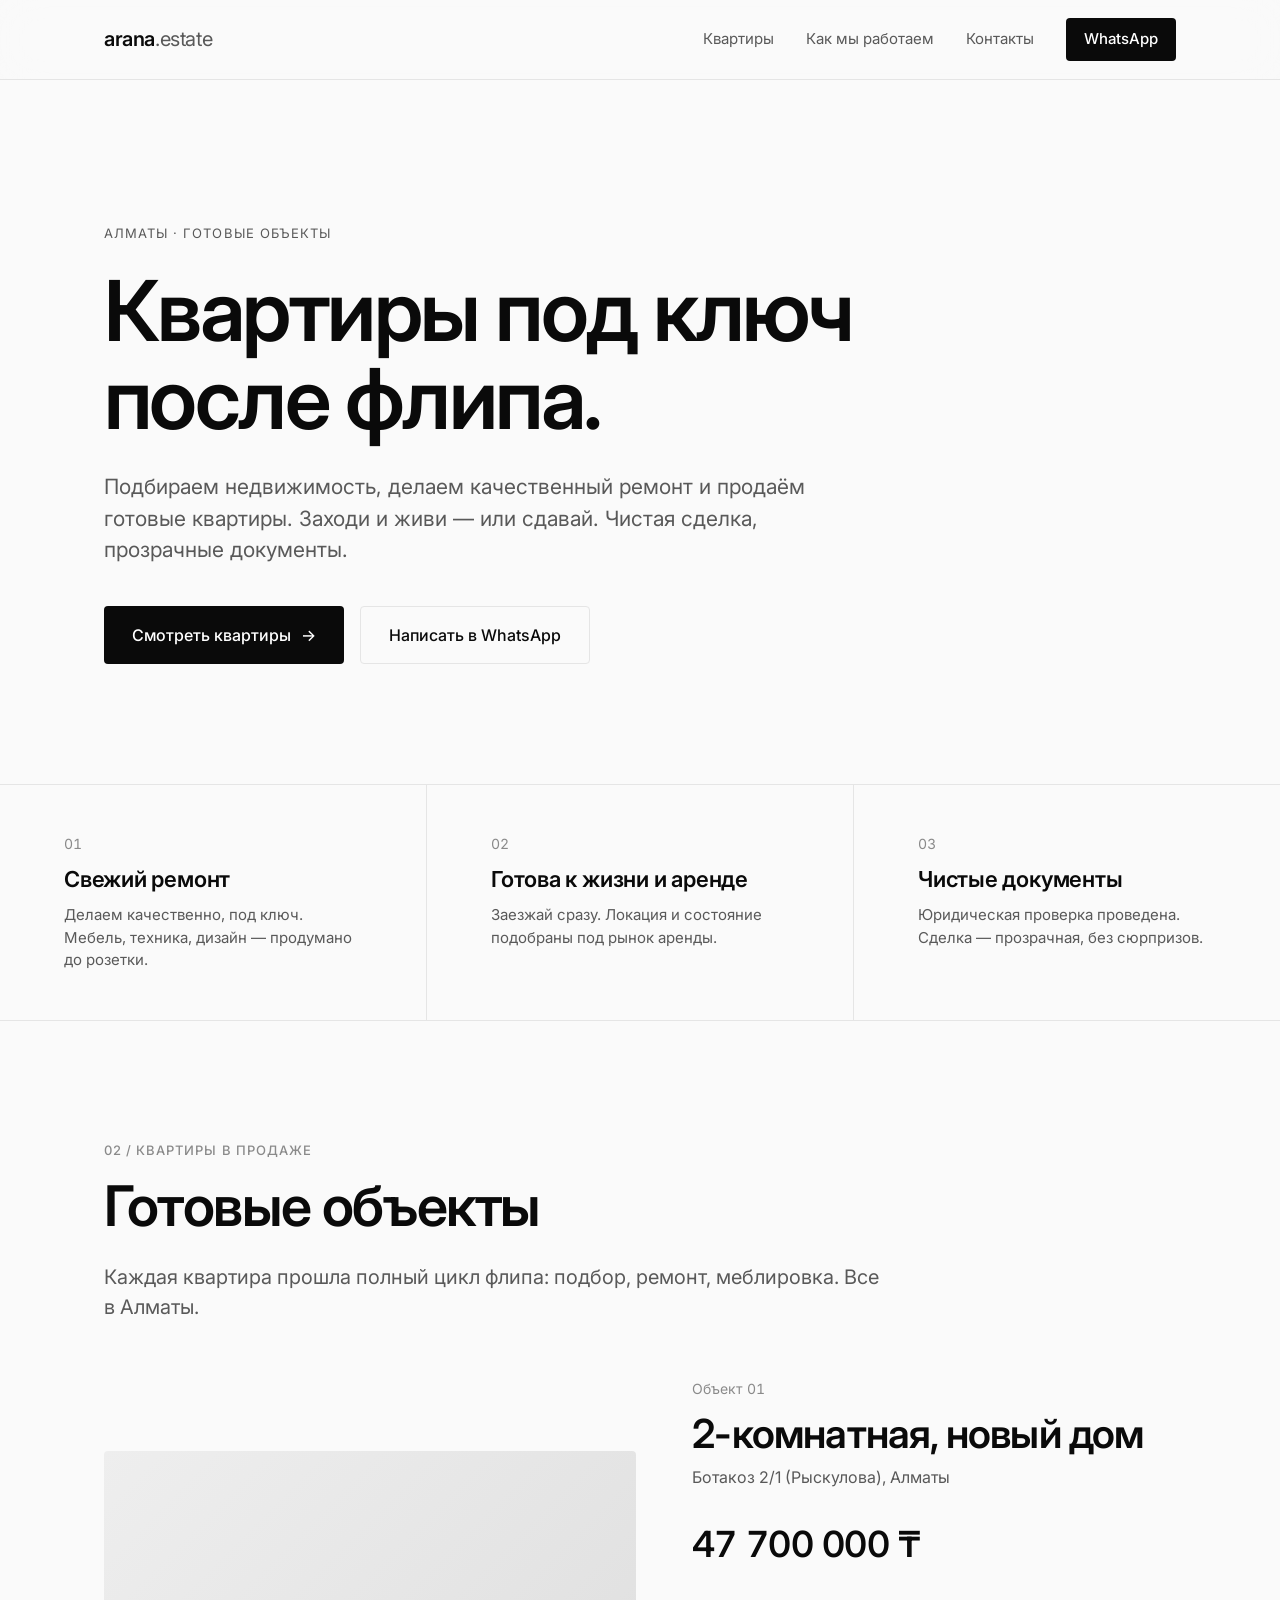
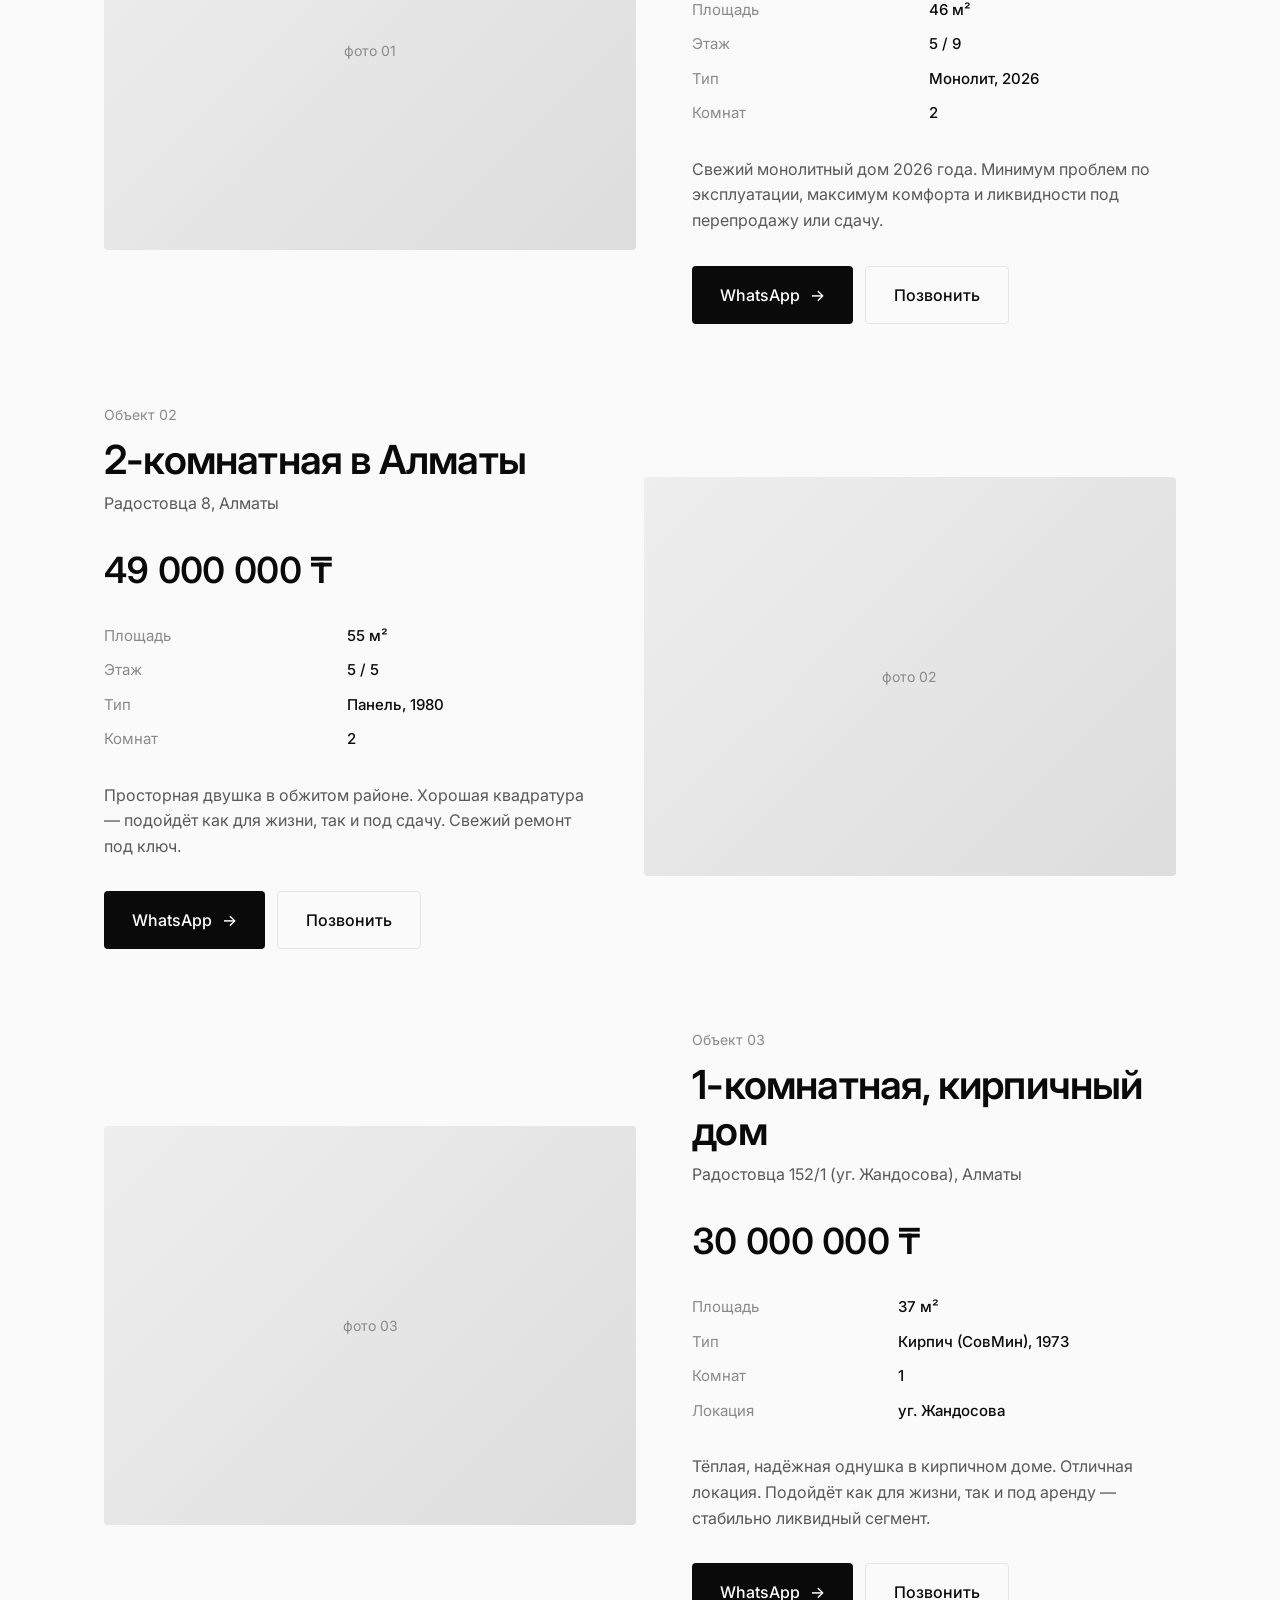
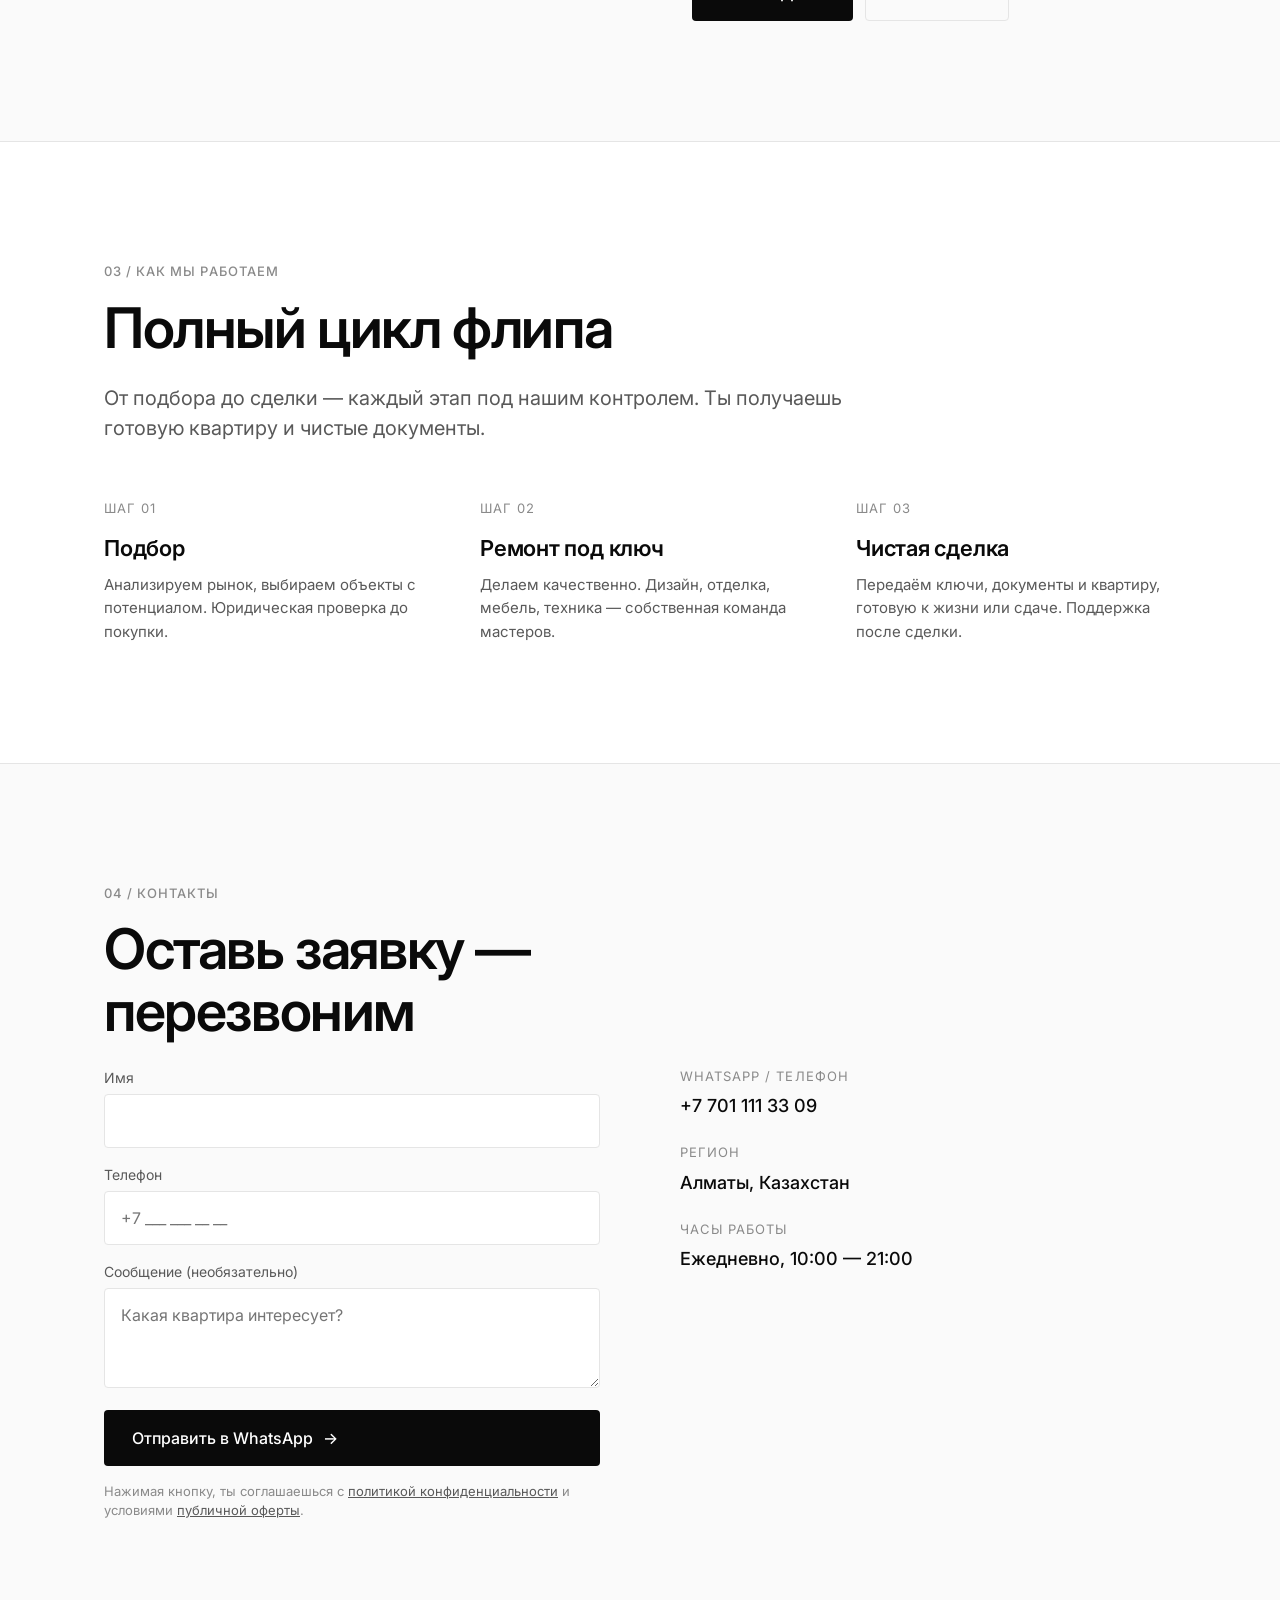
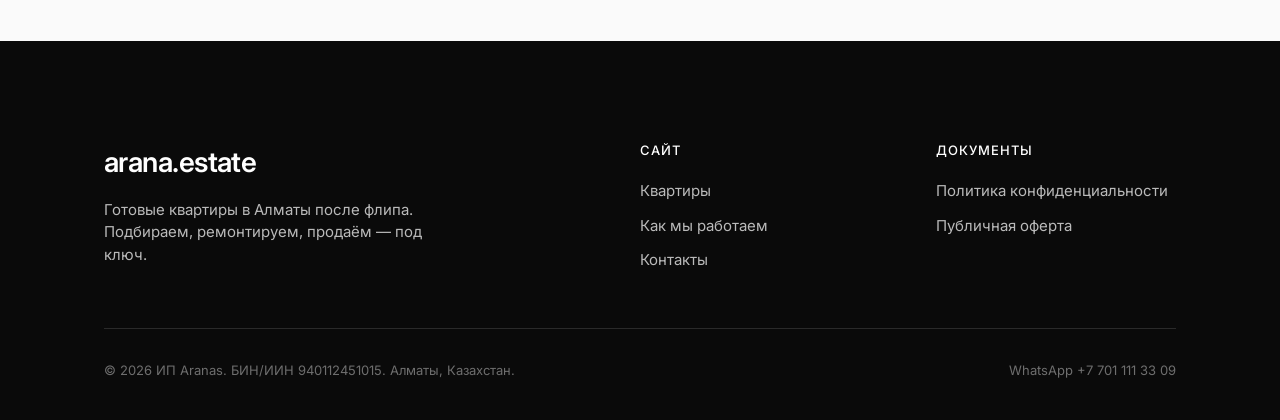
==== index.html @ 298ae0fd "init: arana.estate landing — hero, 3 listings, privacy, offer" ====
<!DOCTYPE html>
<html lang="ru">
<head>
<meta charset="UTF-8">
<meta name="viewport" content="width=device-width, initial-scale=1.0">
<title>Arana Estate — готовые квартиры в Алматы после флипа</title>
<meta name="description" content="Подбираем, ремонтируем и продаём квартиры в Алматы под ключ. Готовы к жизни и под аренду. Чистая сделка, прозрачные документы.">
<meta property="og:title" content="Arana Estate — готовые квартиры в Алматы">
<meta property="og:description" content="Квартиры в Алматы под ключ после флипа. Готовы к жизни и под аренду.">
<meta property="og:type" content="website">
<meta property="og:locale" content="ru_RU">
<meta name="theme-color" content="#FAFAFA">
<link rel="preconnect" href="https://fonts.googleapis.com">
<link rel="preconnect" href="https://fonts.gstatic.com" crossorigin>
<link rel="stylesheet" href="https://fonts.googleapis.com/css2?family=Inter:wght@400;500;600;700&display=swap">
<link rel="stylesheet" href="styles.css">
</head>
<body>

<header class="header">
  <div class="header-inner">
    <a href="/" class="logo">arana<span>.estate</span></a>
    <nav class="nav">
      <a href="#listings">Квартиры</a>
      <a href="#process">Как мы работаем</a>
      <a href="#contact">Контакты</a>
      <a href="https://wa.me/77011113309" class="nav-cta" target="_blank" rel="noopener">WhatsApp</a>
    </nav>
  </div>
</header>

<section class="hero">
  <div class="container">
    <div class="hero-tag">Алматы · готовые объекты</div>
    <h1>Квартиры под ключ после флипа.</h1>
    <p>Подбираем недвижимость, делаем качественный ремонт и продаём готовые квартиры. Заходи и живи — или сдавай. Чистая сделка, прозрачные документы.</p>
    <div class="hero-cta">
      <a href="#listings" class="btn btn-primary">Смотреть квартиры <span class="arrow">→</span></a>
      <a href="https://wa.me/77011113309" class="btn btn-ghost" target="_blank" rel="noopener">Написать в WhatsApp</a>
    </div>
  </div>
</section>

<section class="features-wrap">
  <div class="features">
    <div class="feature">
      <div class="feature-num">01</div>
      <h3 class="feature-title">Свежий ремонт</h3>
      <p class="feature-desc">Делаем качественно, под ключ. Мебель, техника, дизайн — продумано до розетки.</p>
    </div>
    <div class="feature">
      <div class="feature-num">02</div>
      <h3 class="feature-title">Готова к жизни и аренде</h3>
      <p class="feature-desc">Заезжай сразу. Локация и состояние подобраны под рынок аренды.</p>
    </div>
    <div class="feature">
      <div class="feature-num">03</div>
      <h3 class="feature-title">Чистые документы</h3>
      <p class="feature-desc">Юридическая проверка проведена. Сделка — прозрачная, без сюрпризов.</p>
    </div>
  </div>
</section>

<section class="section" id="listings">
  <div class="container">
    <div class="section-num">02 / Квартиры в продаже</div>
    <h2 class="section-title">Готовые объекты</h2>
    <p class="section-lead">Каждая квартира прошла полный цикл флипа: подбор, ремонт, меблировка. Все в Алматы.</p>

    <div class="listings">

      <article class="listing">
        <div class="listing-media">
          <img src="images/apt1-1.jpg" alt="Ботакоз 2/1 — 2-комнатная квартира" onerror="this.style.display='none';this.parentElement.classList.add('no-img');this.parentElement.innerHTML='<div class=\u0027listing-media-placeholder\u0027>фото 01</div>';">
        </div>
        <div class="listing-body">
          <div class="listing-num">Объект 01</div>
          <h3 class="listing-title">2-комнатная, новый дом</h3>
          <p class="listing-address">Ботакоз 2/1 (Рыскулова), Алматы</p>
          <div class="listing-price">47 700 000 ₸</div>
          <dl class="listing-meta">
            <dt>Площадь</dt><dd>46 м²</dd>
            <dt>Этаж</dt><dd>5 / 9</dd>
            <dt>Тип</dt><dd>Монолит, 2026</dd>
            <dt>Комнат</dt><dd>2</dd>
          </dl>
          <p class="listing-desc">Свежий монолитный дом 2026 года. Минимум проблем по эксплуатации, максимум комфорта и ликвидности под перепродажу или сдачу.</p>
          <div class="listing-cta">
            <a href="https://wa.me/77011113309?text=%D0%97%D0%B4%D1%80%D0%B0%D0%B2%D1%81%D1%82%D0%B2%D1%83%D0%B9%D1%82%D0%B5%2C%20%D0%B8%D0%BD%D1%82%D0%B5%D1%80%D0%B5%D1%81%D1%83%D0%B5%D1%82%20%D0%BA%D0%B2%D0%B0%D1%80%D1%82%D0%B8%D1%80%D0%B0%20%D0%BD%D0%B0%20%D0%91%D0%BE%D1%82%D0%B0%D0%BA%D0%BE%D0%B7%202%2F1" class="btn btn-primary" target="_blank" rel="noopener">WhatsApp <span class="arrow">→</span></a>
            <a href="tel:+77011113309" class="btn btn-ghost">Позвонить</a>
          </div>
        </div>
      </article>

      <article class="listing">
        <div class="listing-media">
          <img src="images/apt2-1.jpg" alt="Радостовца 8 — 2-комнатная квартира" onerror="this.style.display='none';this.parentElement.classList.add('no-img');this.parentElement.innerHTML='<div class=\u0027listing-media-placeholder\u0027>фото 02</div>';">
        </div>
        <div class="listing-body">
          <div class="listing-num">Объект 02</div>
          <h3 class="listing-title">2-комнатная в Алматы</h3>
          <p class="listing-address">Радостовца 8, Алматы</p>
          <div class="listing-price">49 000 000 ₸</div>
          <dl class="listing-meta">
            <dt>Площадь</dt><dd>55 м²</dd>
            <dt>Этаж</dt><dd>5 / 5</dd>
            <dt>Тип</dt><dd>Панель, 1980</dd>
            <dt>Комнат</dt><dd>2</dd>
          </dl>
          <p class="listing-desc">Просторная двушка в обжитом районе. Хорошая квадратура — подойдёт как для жизни, так и под сдачу. Свежий ремонт под ключ.</p>
          <div class="listing-cta">
            <a href="https://wa.me/77011113309?text=%D0%97%D0%B4%D1%80%D0%B0%D0%B2%D1%81%D1%82%D0%B2%D1%83%D0%B9%D1%82%D0%B5%2C%20%D0%B8%D0%BD%D1%82%D0%B5%D1%80%D0%B5%D1%81%D1%83%D0%B5%D1%82%20%D0%BA%D0%B2%D0%B0%D1%80%D1%82%D0%B8%D1%80%D0%B0%20%D0%BD%D0%B0%20%D0%A0%D0%B0%D0%B4%D0%BE%D1%81%D1%82%D0%BE%D0%B2%D1%86%D0%B0%208" class="btn btn-primary" target="_blank" rel="noopener">WhatsApp <span class="arrow">→</span></a>
            <a href="tel:+77011113309" class="btn btn-ghost">Позвонить</a>
          </div>
        </div>
      </article>

      <article class="listing">
        <div class="listing-media">
          <img src="images/apt3-1.jpg" alt="Радостовца 152/1 — 1-комнатная квартира" onerror="this.style.display='none';this.parentElement.classList.add('no-img');this.parentElement.innerHTML='<div class=\u0027listing-media-placeholder\u0027>фото 03</div>';">
        </div>
        <div class="listing-body">
          <div class="listing-num">Объект 03</div>
          <h3 class="listing-title">1-комнатная, кирпичный дом</h3>
          <p class="listing-address">Радостовца 152/1 (уг. Жандосова), Алматы</p>
          <div class="listing-price">30 000 000 ₸</div>
          <dl class="listing-meta">
            <dt>Площадь</dt><dd>37 м²</dd>
            <dt>Тип</dt><dd>Кирпич (СовМин), 1973</dd>
            <dt>Комнат</dt><dd>1</dd>
            <dt>Локация</dt><dd>уг. Жандосова</dd>
          </dl>
          <p class="listing-desc">Тёплая, надёжная однушка в кирпичном доме. Отличная локация. Подойдёт как для жизни, так и под аренду — стабильно ликвидный сегмент.</p>
          <div class="listing-cta">
            <a href="https://wa.me/77011113309?text=%D0%97%D0%B4%D1%80%D0%B0%D0%B2%D1%81%D1%82%D0%B2%D1%83%D0%B9%D1%82%D0%B5%2C%20%D0%B8%D0%BD%D1%82%D0%B5%D1%80%D0%B5%D1%81%D1%83%D0%B5%D1%82%20%D0%BA%D0%B2%D0%B0%D1%80%D1%82%D0%B8%D1%80%D0%B0%20%D0%BD%D0%B0%20%D0%A0%D0%B0%D0%B4%D0%BE%D1%81%D1%82%D0%BE%D0%B2%D1%86%D0%B0%20152%2F1" class="btn btn-primary" target="_blank" rel="noopener">WhatsApp <span class="arrow">→</span></a>
            <a href="tel:+77011113309" class="btn btn-ghost">Позвонить</a>
          </div>
        </div>
      </article>

    </div>
  </div>
</section>

<section class="section section-alt" id="process">
  <div class="container">
    <div class="section-num">03 / Как мы работаем</div>
    <h2 class="section-title">Полный цикл флипа</h2>
    <p class="section-lead">От подбора до сделки — каждый этап под нашим контролем. Ты получаешь готовую квартиру и чистые документы.</p>

    <div class="process">
      <div class="step">
        <div class="step-num">Шаг 01</div>
        <h3 class="step-title">Подбор</h3>
        <p class="step-desc">Анализируем рынок, выбираем объекты с потенциалом. Юридическая проверка до покупки.</p>
      </div>
      <div class="step">
        <div class="step-num">Шаг 02</div>
        <h3 class="step-title">Ремонт под ключ</h3>
        <p class="step-desc">Делаем качественно. Дизайн, отделка, мебель, техника — собственная команда мастеров.</p>
      </div>
      <div class="step">
        <div class="step-num">Шаг 03</div>
        <h3 class="step-title">Чистая сделка</h3>
        <p class="step-desc">Передаём ключи, документы и квартиру, готовую к жизни или сдаче. Поддержка после сделки.</p>
      </div>
    </div>
  </div>
</section>

<section class="section" id="contact">
  <div class="container">
    <div class="section-num">04 / Контакты</div>
    <h2 class="section-title">Оставь заявку — перезвоним</h2>

    <div class="contact-grid">
      <form class="form" id="lead-form" novalidate>
        <div>
          <label for="name">Имя</label>
          <input type="text" id="name" name="name" required autocomplete="name">
        </div>
        <div>
          <label for="phone">Телефон</label>
          <input type="tel" id="phone" name="phone" placeholder="+7 ___ ___ __ __" required autocomplete="tel">
        </div>
        <div>
          <label for="message">Сообщение (необязательно)</label>
          <textarea id="message" name="message" placeholder="Какая квартира интересует?"></textarea>
        </div>
        <div class="form-msg" id="form-msg"></div>
        <button type="submit" class="btn btn-primary">Отправить в WhatsApp <span class="arrow">→</span></button>
        <p class="privacy-note">Нажимая кнопку, ты соглашаешься с <a href="privacy.html">политикой конфиденциальности</a> и условиями <a href="offer.html">публичной оферты</a>.</p>
      </form>

      <div class="contact-info">
        <dl>
          <div>
            <dt>WhatsApp / Телефон</dt>
            <dd><a href="https://wa.me/77011113309" target="_blank" rel="noopener">+7 701 111 33 09</a></dd>
          </div>
          <div>
            <dt>Регион</dt>
            <dd>Алматы, Казахстан</dd>
          </div>
          <div>
            <dt>Часы работы</dt>
            <dd>Ежедневно, 10:00 — 21:00</dd>
          </div>
        </dl>
      </div>
    </div>
  </div>
</section>

<footer class="footer">
  <div class="container">
    <div class="footer-grid">
      <div>
        <div class="footer-brand">arana.estate</div>
        <p class="footer-tagline">Готовые квартиры в Алматы после флипа. Подбираем, ремонтируем, продаём — под ключ.</p>
      </div>
      <div class="footer-col">
        <h4>Сайт</h4>
        <ul>
          <li><a href="#listings">Квартиры</a></li>
          <li><a href="#process">Как мы работаем</a></li>
          <li><a href="#contact">Контакты</a></li>
        </ul>
      </div>
      <div class="footer-col">
        <h4>Документы</h4>
        <ul>
          <li><a href="privacy.html">Политика конфиденциальности</a></li>
          <li><a href="offer.html">Публичная оферта</a></li>
        </ul>
      </div>
    </div>
    <div class="footer-bottom">
      <div>© 2026 ИП Aranas. БИН/ИИН 940112451015. Алматы, Казахстан.</div>
      <div><a href="https://wa.me/77011113309" target="_blank" rel="noopener">WhatsApp +7 701 111 33 09</a></div>
    </div>
  </div>
</footer>

<script src="script.js" defer></script>
</body>
</html>
---- styles.css ----
:root {
  --bg: #FAFAFA;
  --bg-alt: #FFFFFF;
  --bg-dark: #0A0A0A;
  --text: #0A0A0A;
  --text-muted: #595959;
  --text-dim: #8A8A8A;
  --border: #E5E5E5;
  --accent: #0A0A0A;
  --accent-hover: #2A2A2A;
  --max: 1200px;
  --pad: clamp(20px, 5vw, 80px);
  --radius: 4px;
}

* { box-sizing: border-box; margin: 0; padding: 0; }
html { scroll-behavior: smooth; -webkit-text-size-adjust: 100%; }
body {
  font-family: 'Inter', -apple-system, BlinkMacSystemFont, 'Segoe UI', Roboto, sans-serif;
  font-size: 16px;
  line-height: 1.5;
  color: var(--text);
  background: var(--bg);
  -webkit-font-smoothing: antialiased;
}
img { max-width: 100%; height: auto; display: block; }
a { color: inherit; text-decoration: none; }
button { font: inherit; cursor: pointer; border: none; background: none; color: inherit; }
input, textarea { font: inherit; }

.container { max-width: var(--max); margin: 0 auto; padding: 0 var(--pad); }

/* HEADER */
.header {
  position: sticky; top: 0; z-index: 100;
  background: rgba(250, 250, 250, 0.85);
  backdrop-filter: saturate(180%) blur(20px);
  -webkit-backdrop-filter: saturate(180%) blur(20px);
  border-bottom: 1px solid var(--border);
}
.header-inner {
  display: flex; align-items: center; justify-content: space-between;
  padding: 18px var(--pad);
  max-width: var(--max); margin: 0 auto;
}
.logo { font-weight: 600; font-size: 20px; letter-spacing: -0.02em; }
.logo span { color: var(--text-muted); font-weight: 400; }
.nav { display: flex; gap: 32px; align-items: center; }
.nav a { font-size: 15px; color: var(--text-muted); transition: color .15s; }
.nav a:hover { color: var(--text); }
.nav-cta {
  padding: 10px 18px; background: var(--accent); color: #fff !important;
  border-radius: var(--radius); font-weight: 500;
}
.nav-cta:hover { background: var(--accent-hover); color: #fff !important; }
@media (max-width: 720px) {
  .nav a:not(.nav-cta) { display: none; }
}

/* HERO */
.hero { padding: clamp(60px, 12vw, 140px) 0 clamp(60px, 10vw, 120px); }
.hero-tag {
  display: inline-block;
  font-size: 13px; letter-spacing: 0.08em; text-transform: uppercase;
  color: var(--text-muted); margin-bottom: 24px;
}
.hero h1 {
  font-size: clamp(40px, 7vw, 84px);
  font-weight: 600; line-height: 1.05; letter-spacing: -0.03em;
  margin-bottom: 28px; max-width: 14ch;
}
.hero p {
  font-size: clamp(17px, 2vw, 21px); line-height: 1.5;
  color: var(--text-muted); max-width: 56ch; margin-bottom: 40px;
}
.hero-cta { display: flex; gap: 16px; flex-wrap: wrap; }
.btn {
  display: inline-flex; align-items: center; gap: 10px;
  padding: 16px 28px; border-radius: var(--radius);
  font-size: 16px; font-weight: 500;
  transition: transform .15s, background .15s, color .15s;
}
.btn-primary {
  background: var(--accent); color: #fff !important;
}
.btn-primary:hover { background: var(--accent-hover); transform: translateY(-1px); }
.btn-ghost {
  background: transparent; color: var(--text); border: 1px solid var(--border);
}
.btn-ghost:hover { border-color: var(--text); }
.btn .arrow { display: inline-block; transition: transform .2s; }
.btn:hover .arrow { transform: translateX(3px); }

/* SECTION */
.section { padding: clamp(60px, 10vw, 120px) 0; }
.section-alt { background: var(--bg-alt); border-top: 1px solid var(--border); border-bottom: 1px solid var(--border); }
.section-num {
  font-size: 13px; letter-spacing: 0.08em; text-transform: uppercase;
  color: var(--text-dim); margin-bottom: 16px; font-weight: 500;
}
.section-title {
  font-size: clamp(32px, 5vw, 56px);
  font-weight: 600; line-height: 1.1; letter-spacing: -0.025em;
  margin-bottom: 24px; max-width: 18ch;
}
.section-lead {
  font-size: clamp(17px, 1.8vw, 20px);
  color: var(--text-muted); max-width: 60ch; margin-bottom: 56px; line-height: 1.5;
}

/* STATS / FEATURES (3 columns) */
.features { display: grid; grid-template-columns: repeat(3, 1fr); gap: 1px; background: var(--border); border-top: 1px solid var(--border); border-bottom: 1px solid var(--border); }
.feature { background: var(--bg); padding: 48px var(--pad); }
.feature-num { font-size: 14px; color: var(--text-dim); margin-bottom: 12px; font-variant-numeric: tabular-nums; }
.feature-title { font-size: 22px; font-weight: 600; line-height: 1.2; margin-bottom: 12px; letter-spacing: -0.01em; }
.feature-desc { color: var(--text-muted); font-size: 15px; line-height: 1.5; }
@media (max-width: 820px) {
  .features { grid-template-columns: 1fr; }
}

/* LISTINGS */
.listings { display: grid; grid-template-columns: 1fr; gap: 80px; }
.listing {
  display: grid; grid-template-columns: 1.1fr 1fr; gap: 56px; align-items: center;
}
.listing:nth-child(even) { direction: rtl; }
.listing:nth-child(even) > * { direction: ltr; }
.listing-media {
  aspect-ratio: 4/3; background: #ECECEC; border-radius: var(--radius);
  overflow: hidden; position: relative;
}
.listing-media img { width: 100%; height: 100%; object-fit: cover; }
.listing-media-placeholder {
  width: 100%; height: 100%;
  display: flex; align-items: center; justify-content: center;
  color: var(--text-dim); font-size: 14px;
  background: linear-gradient(135deg, #EEE 0%, #DDD 100%);
}
.listing-num { font-size: 14px; color: var(--text-dim); margin-bottom: 12px; font-variant-numeric: tabular-nums; }
.listing-title { font-size: clamp(28px, 3.5vw, 40px); font-weight: 600; line-height: 1.15; letter-spacing: -0.02em; margin-bottom: 8px; }
.listing-address { color: var(--text-muted); font-size: 16px; margin-bottom: 28px; }
.listing-price {
  font-size: clamp(28px, 3.5vw, 36px); font-weight: 600;
  letter-spacing: -0.02em; margin-bottom: 28px;
  font-variant-numeric: tabular-nums;
}
.listing-meta {
  display: grid; grid-template-columns: repeat(2, auto); gap: 12px 32px;
  font-size: 15px; margin-bottom: 32px; color: var(--text-muted);
}
.listing-meta dt { color: var(--text-dim); }
.listing-meta dd { color: var(--text); font-weight: 500; }
.listing-desc { color: var(--text-muted); font-size: 16px; line-height: 1.6; margin-bottom: 32px; }
.listing-cta { display: flex; gap: 12px; flex-wrap: wrap; }
@media (max-width: 820px) {
  .listing { grid-template-columns: 1fr; gap: 32px; }
  .listing:nth-child(even) { direction: ltr; }
  .listings { gap: 64px; }
}

/* PROCESS */
.process { display: grid; grid-template-columns: repeat(3, 1fr); gap: 56px; }
.step-num {
  font-size: 13px; letter-spacing: 0.08em; text-transform: uppercase;
  color: var(--text-dim); margin-bottom: 16px;
}
.step-title { font-size: 22px; font-weight: 600; line-height: 1.2; margin-bottom: 12px; letter-spacing: -0.01em; }
.step-desc { color: var(--text-muted); font-size: 15px; line-height: 1.55; }
@media (max-width: 820px) { .process { grid-template-columns: 1fr; gap: 40px; } }

/* CONTACT */
.contact-grid { display: grid; grid-template-columns: 1fr 1fr; gap: 80px; align-items: start; }
@media (max-width: 820px) { .contact-grid { grid-template-columns: 1fr; gap: 48px; } }

.form { display: grid; gap: 16px; }
.form label { font-size: 14px; color: var(--text-muted); display: block; margin-bottom: 6px; }
.form input, .form textarea {
  width: 100%; padding: 14px 16px; border: 1px solid var(--border);
  border-radius: var(--radius); background: var(--bg-alt); color: var(--text);
  transition: border-color .15s;
}
.form input:focus, .form textarea:focus { outline: none; border-color: var(--text); }
.form textarea { min-height: 100px; resize: vertical; }
.form .privacy-note { font-size: 13px; color: var(--text-dim); line-height: 1.5; }
.form .privacy-note a { color: var(--text-muted); text-decoration: underline; }
.form-msg { font-size: 14px; padding: 12px; border-radius: var(--radius); display: none; }
.form-msg.success { display: block; background: #E8F5E9; color: #1B5E20; }
.form-msg.error { display: block; background: #FFEBEE; color: #B71C1C; }

.contact-info dl { display: grid; gap: 24px; }
.contact-info dt { font-size: 13px; letter-spacing: 0.08em; text-transform: uppercase; color: var(--text-dim); margin-bottom: 6px; }
.contact-info dd { font-size: 18px; font-weight: 500; }
.contact-info dd a:hover { color: var(--text-muted); }

/* FOOTER */
.footer {
  background: var(--bg-dark); color: #BABABA;
  padding: clamp(60px, 8vw, 100px) 0 40px;
}
.footer a { color: #BABABA; }
.footer a:hover { color: #fff; }
.footer-grid { display: grid; grid-template-columns: 2fr 1fr 1fr; gap: 56px; margin-bottom: 56px; }
@media (max-width: 820px) { .footer-grid { grid-template-columns: 1fr; gap: 40px; } }
.footer-brand { font-size: 28px; font-weight: 600; color: #fff; letter-spacing: -0.02em; margin-bottom: 16px; }
.footer-tagline { font-size: 15px; max-width: 36ch; line-height: 1.5; }
.footer-col h4 { color: #fff; font-size: 13px; letter-spacing: 0.08em; text-transform: uppercase; margin-bottom: 20px; font-weight: 500; }
.footer-col ul { list-style: none; display: grid; gap: 12px; font-size: 15px; }
.footer-bottom {
  border-top: 1px solid #2A2A2A; padding-top: 32px;
  display: flex; justify-content: space-between; gap: 24px; flex-wrap: wrap;
  font-size: 13px; color: #6E6E6E;
}
.footer-bottom a { color: #6E6E6E; }
.footer-bottom a:hover { color: #BABABA; }

/* LEGAL PAGES */
.legal { padding: clamp(60px, 8vw, 120px) 0; max-width: 760px; margin: 0 auto; }
.legal h1 { font-size: clamp(32px, 5vw, 48px); font-weight: 600; letter-spacing: -0.025em; margin-bottom: 16px; line-height: 1.1; }
.legal .meta { color: var(--text-dim); font-size: 14px; margin-bottom: 48px; }
.legal h2 { font-size: 22px; font-weight: 600; margin: 40px 0 16px; letter-spacing: -0.01em; }
.legal h3 { font-size: 17px; font-weight: 600; margin: 24px 0 12px; }
.legal p, .legal li { color: var(--text); line-height: 1.65; margin-bottom: 12px; }
.legal ul, .legal ol { padding-left: 24px; margin-bottom: 16px; }
.legal a { color: var(--text); text-decoration: underline; }
.legal-back { display: inline-block; margin-bottom: 32px; color: var(--text-muted); font-size: 14px; }
.legal-back:hover { color: var(--text); }
.requisites {
  background: var(--bg-alt); border: 1px solid var(--border);
  border-radius: var(--radius); padding: 28px; margin: 24px 0;
}
.requisites dl { display: grid; grid-template-columns: max-content 1fr; gap: 8px 24px; font-size: 15px; }
.requisites dt { color: var(--text-muted); }
.requisites dd { font-weight: 500; }
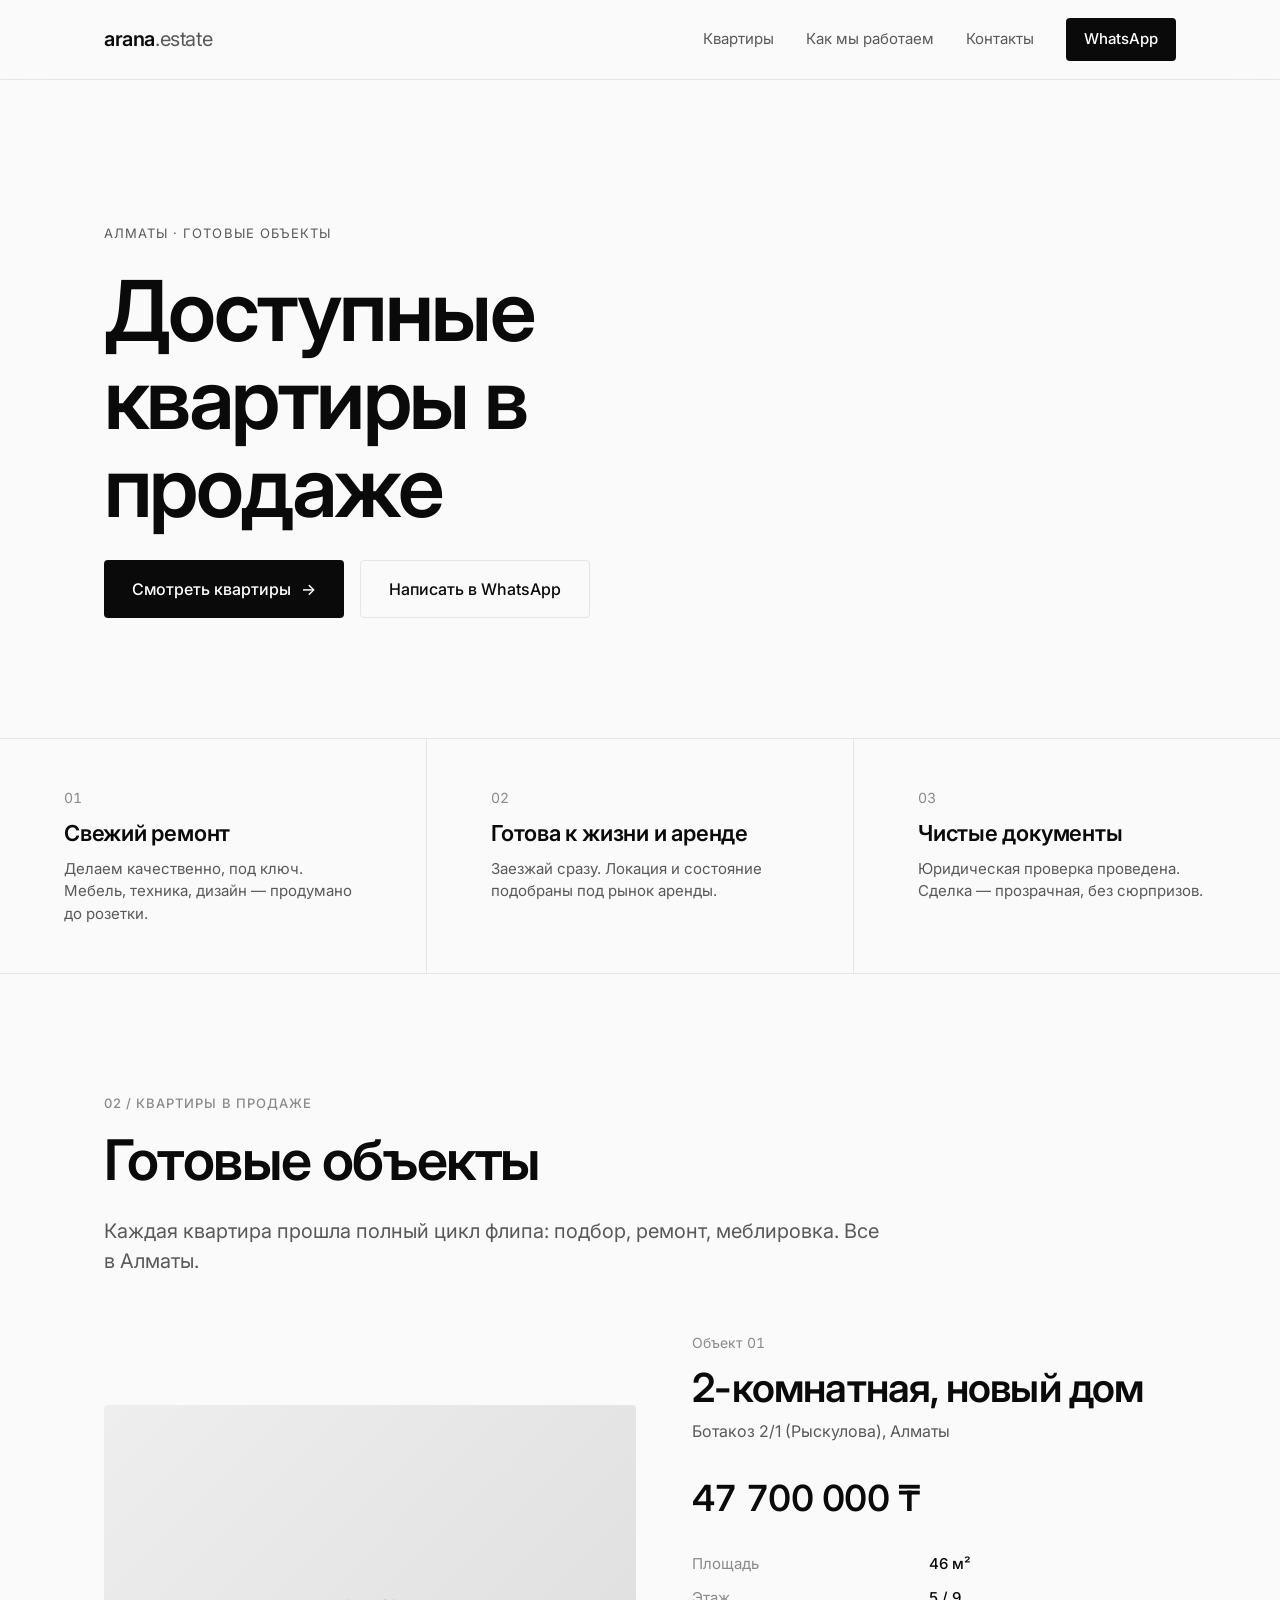
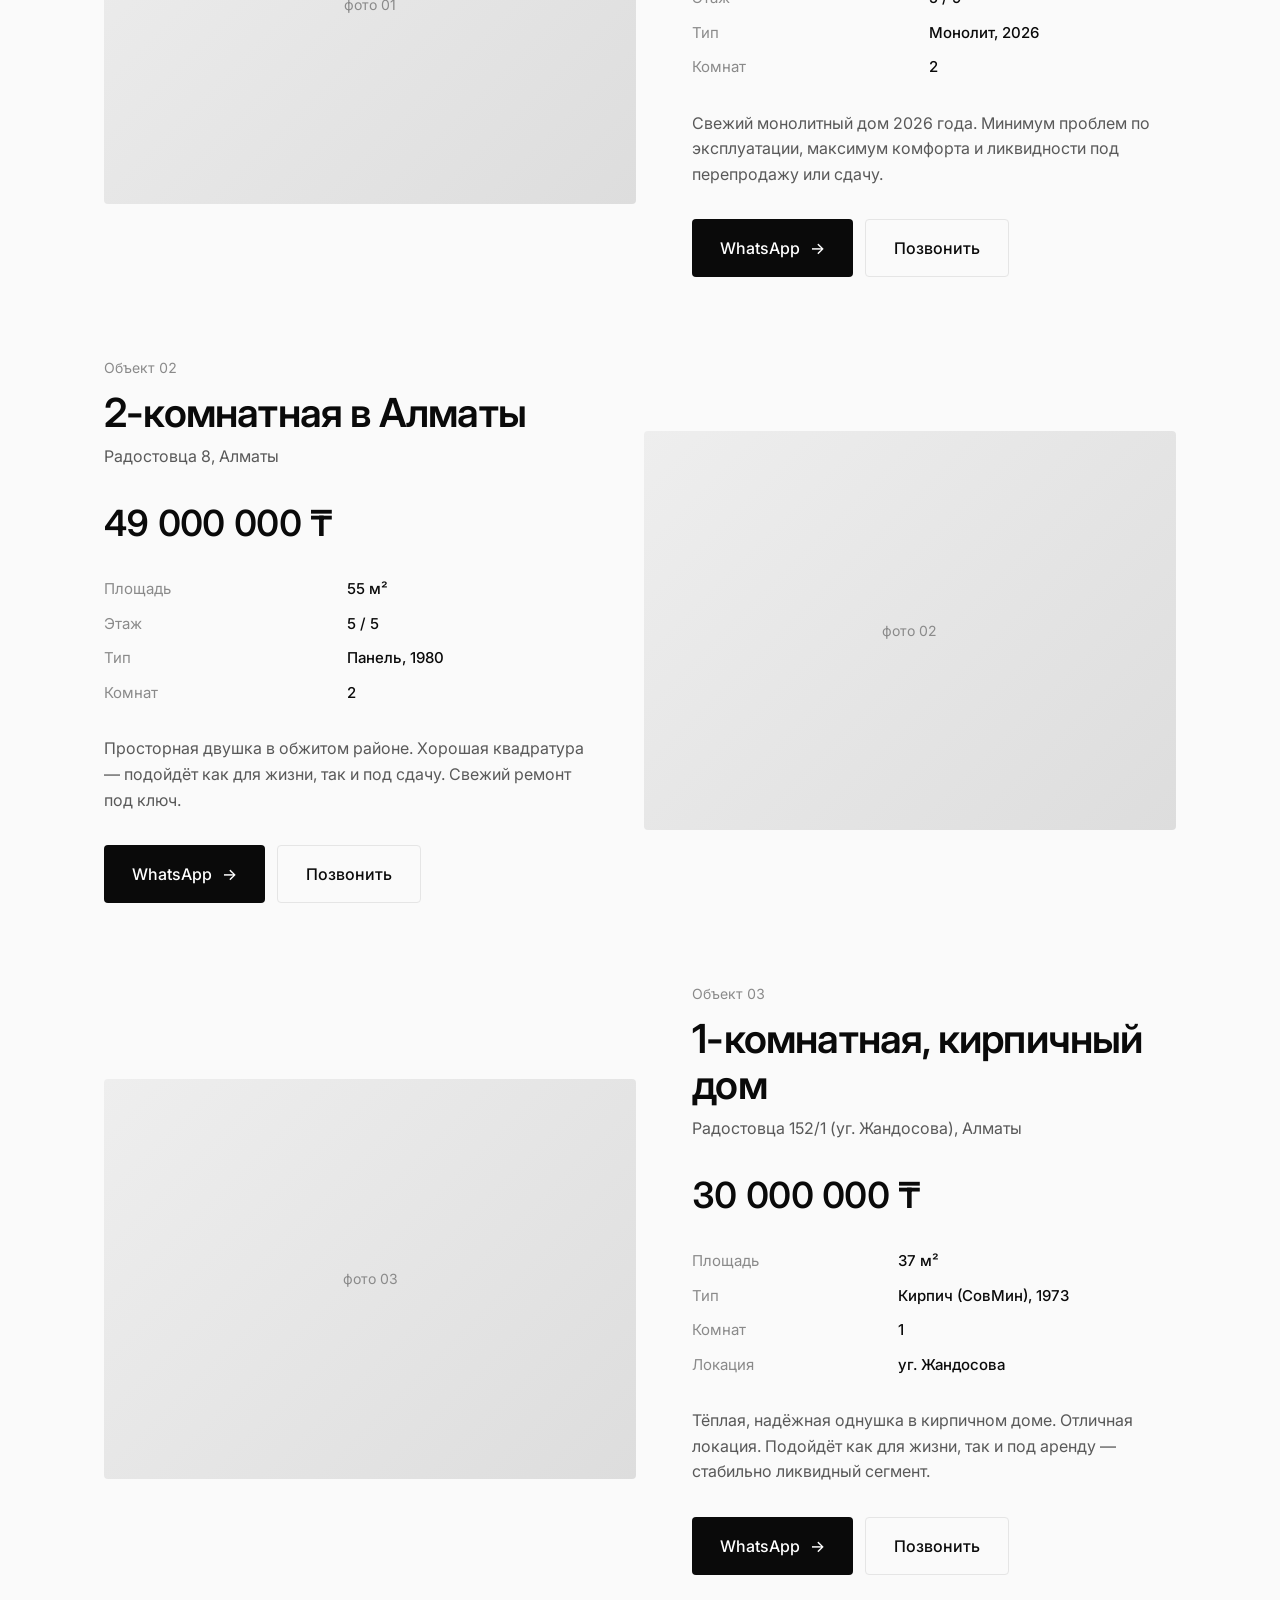
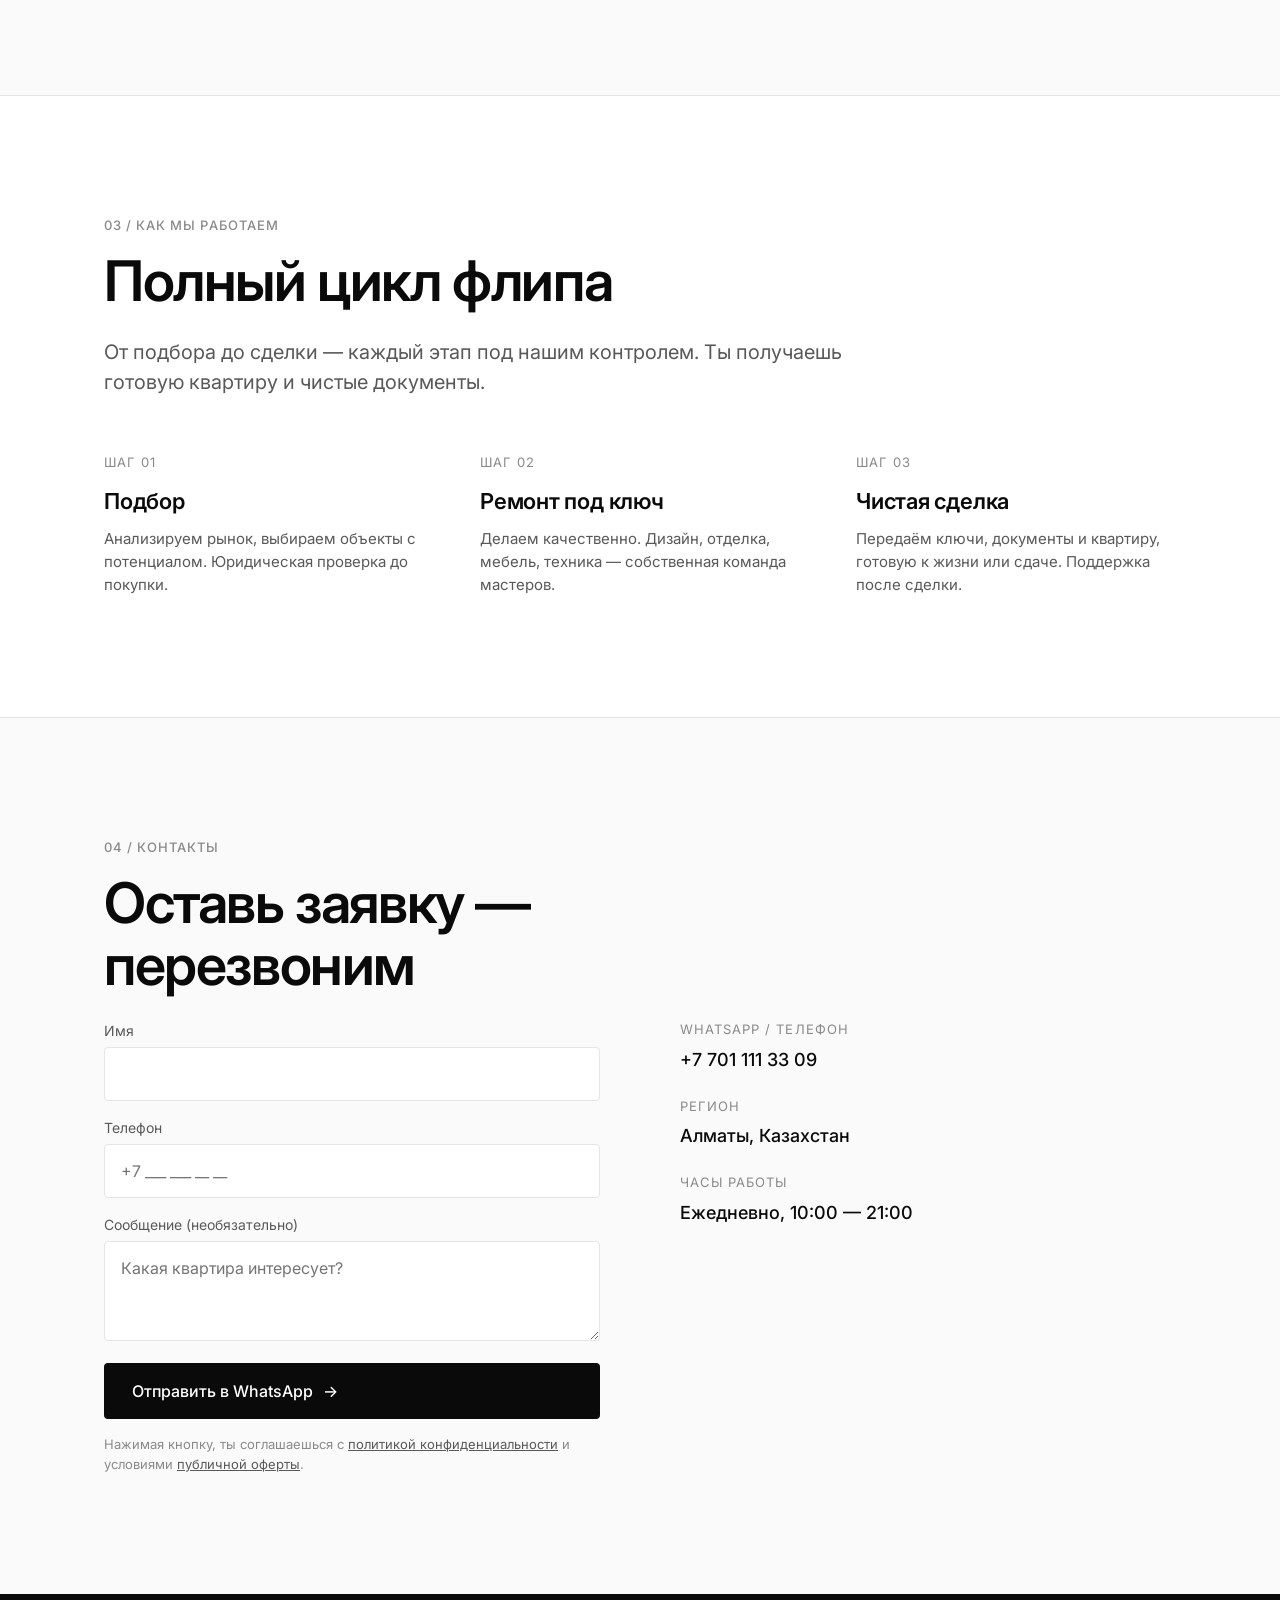
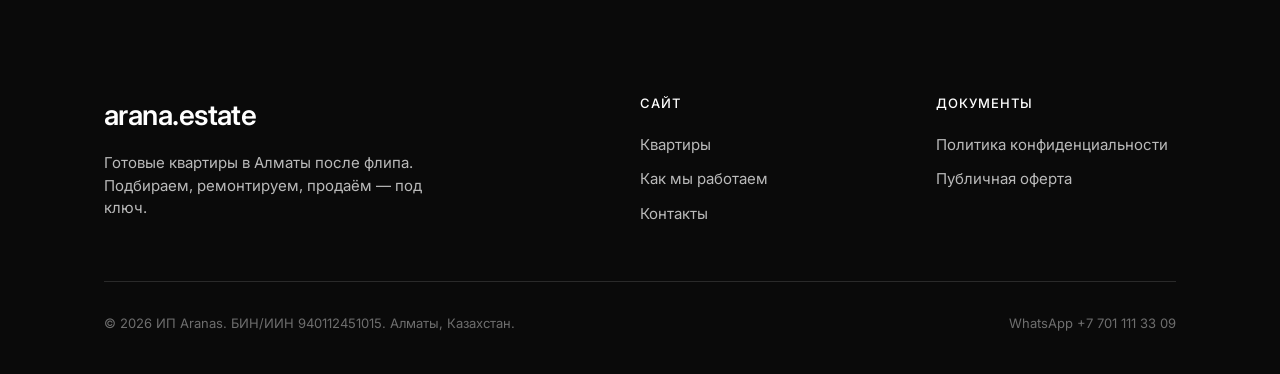
==== commit e736ce70: "copy: упростить hero — "Доступные квартиры в продаже"" ====
--- a/index.html
+++ b/index.html
@@ -32,8 +32,7 @@
 <section class="hero">
   <div class="container">
     <div class="hero-tag">Алматы · готовые объекты</div>
-    <h1>Квартиры под ключ после флипа.</h1>
-    <p>Подбираем недвижимость, делаем качественный ремонт и продаём готовые квартиры. Заходи и живи — или сдавай. Чистая сделка, прозрачные документы.</p>
+    <h1>Доступные квартиры в продаже</h1>
     <div class="hero-cta">
       <a href="#listings" class="btn btn-primary">Смотреть квартиры <span class="arrow">→</span></a>
       <a href="https://wa.me/77011113309" class="btn btn-ghost" target="_blank" rel="noopener">Написать в WhatsApp</a>
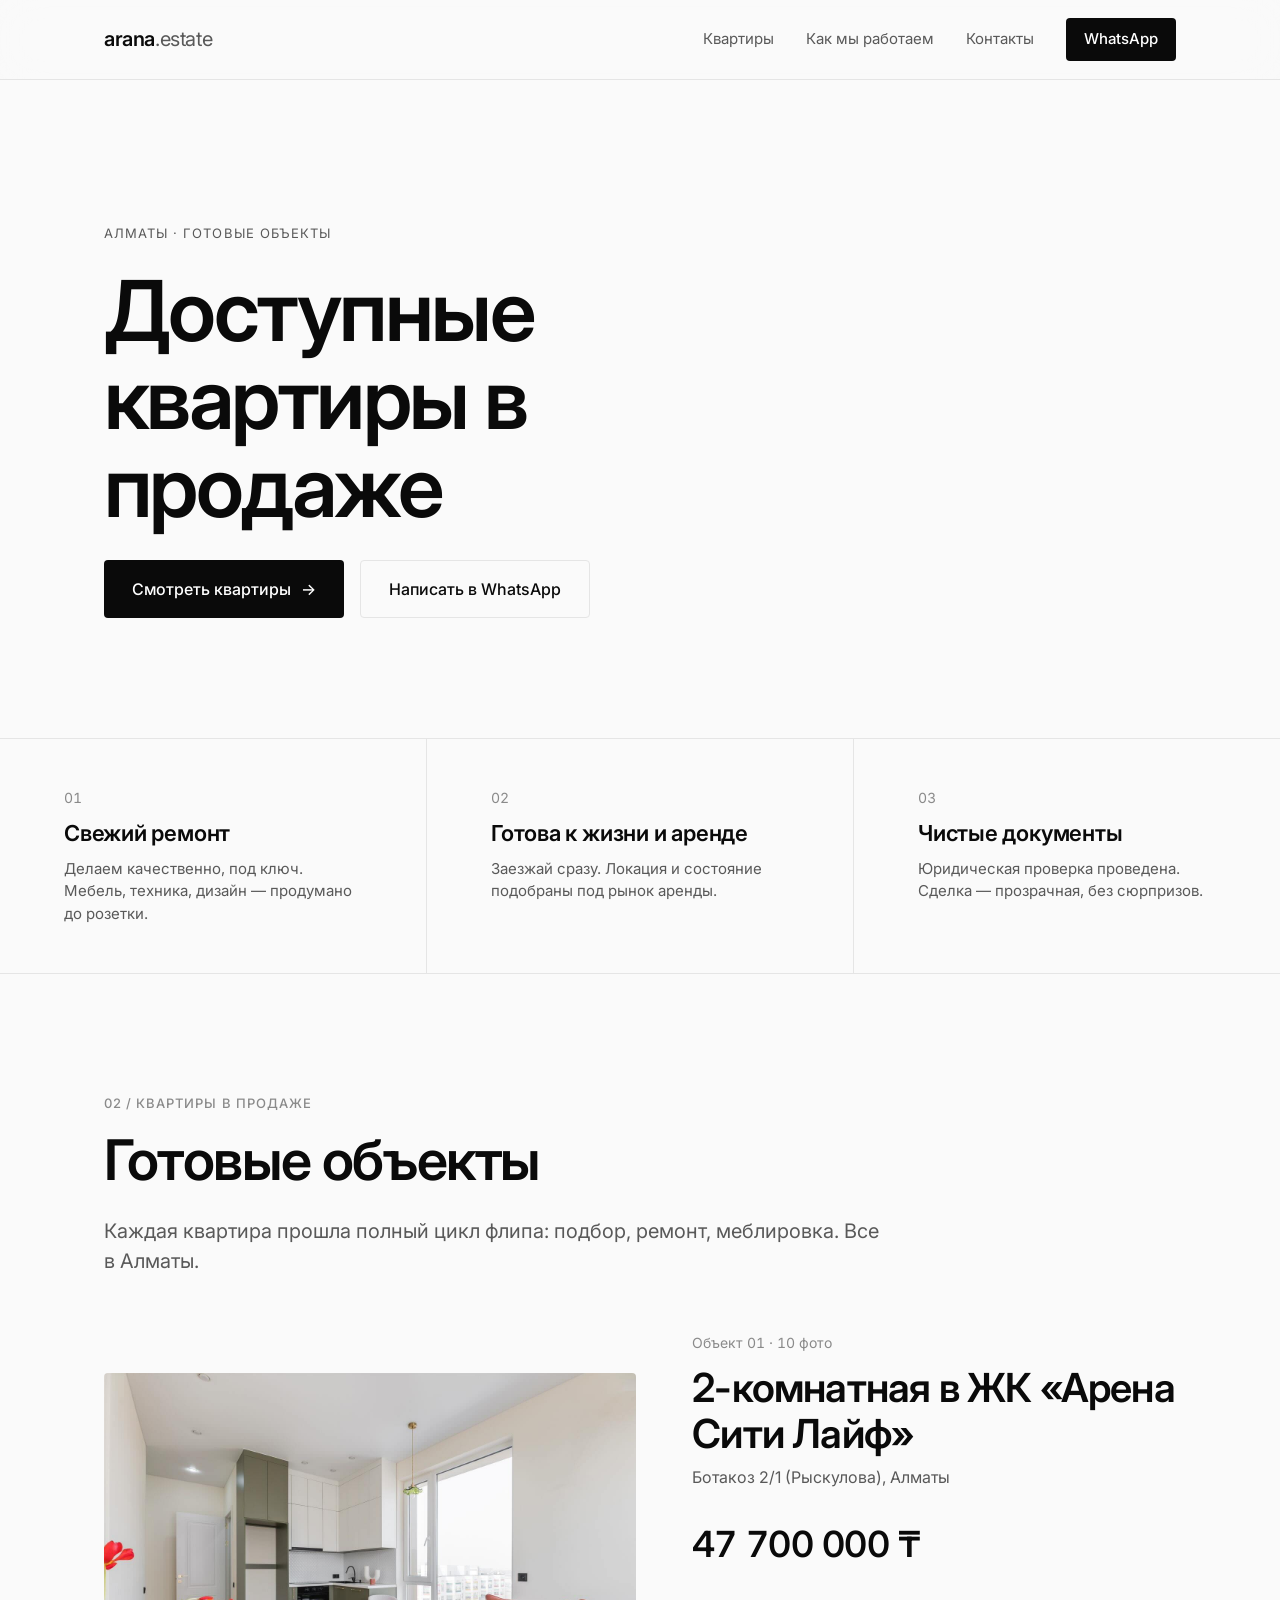
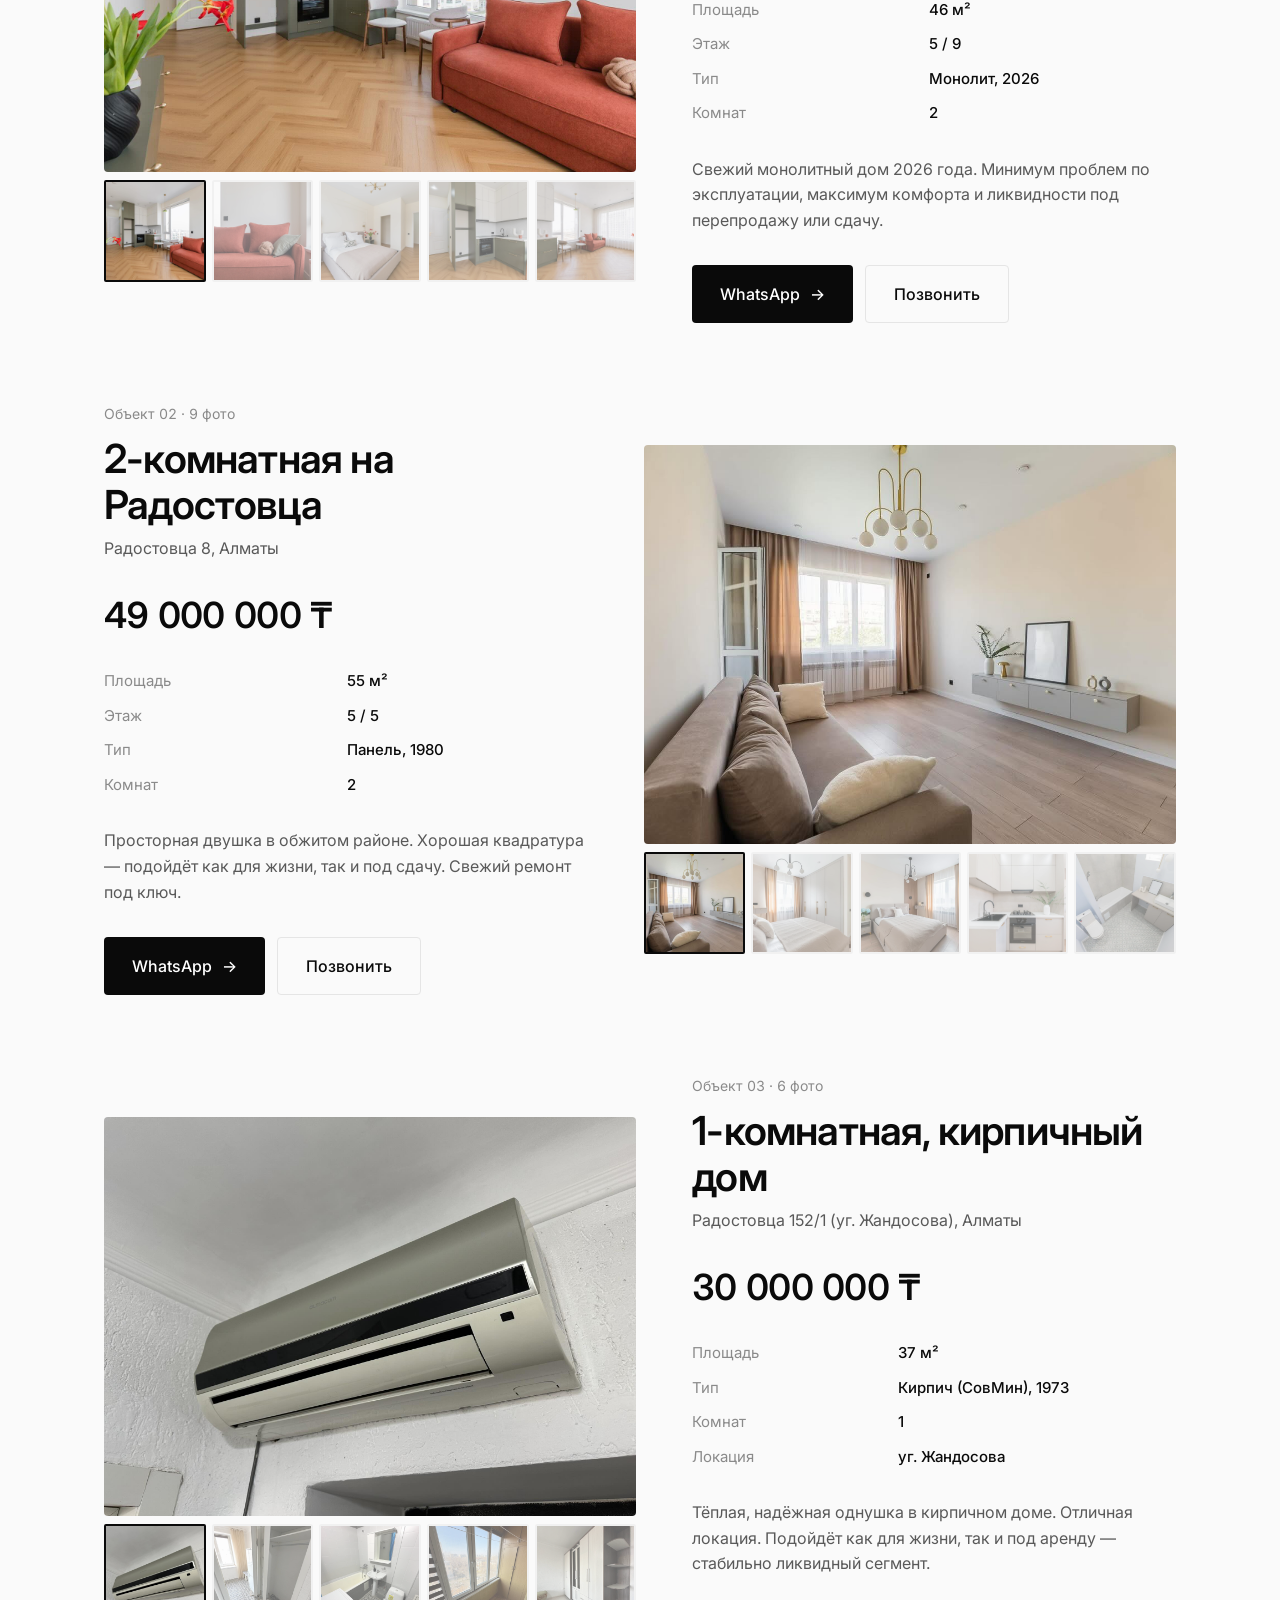
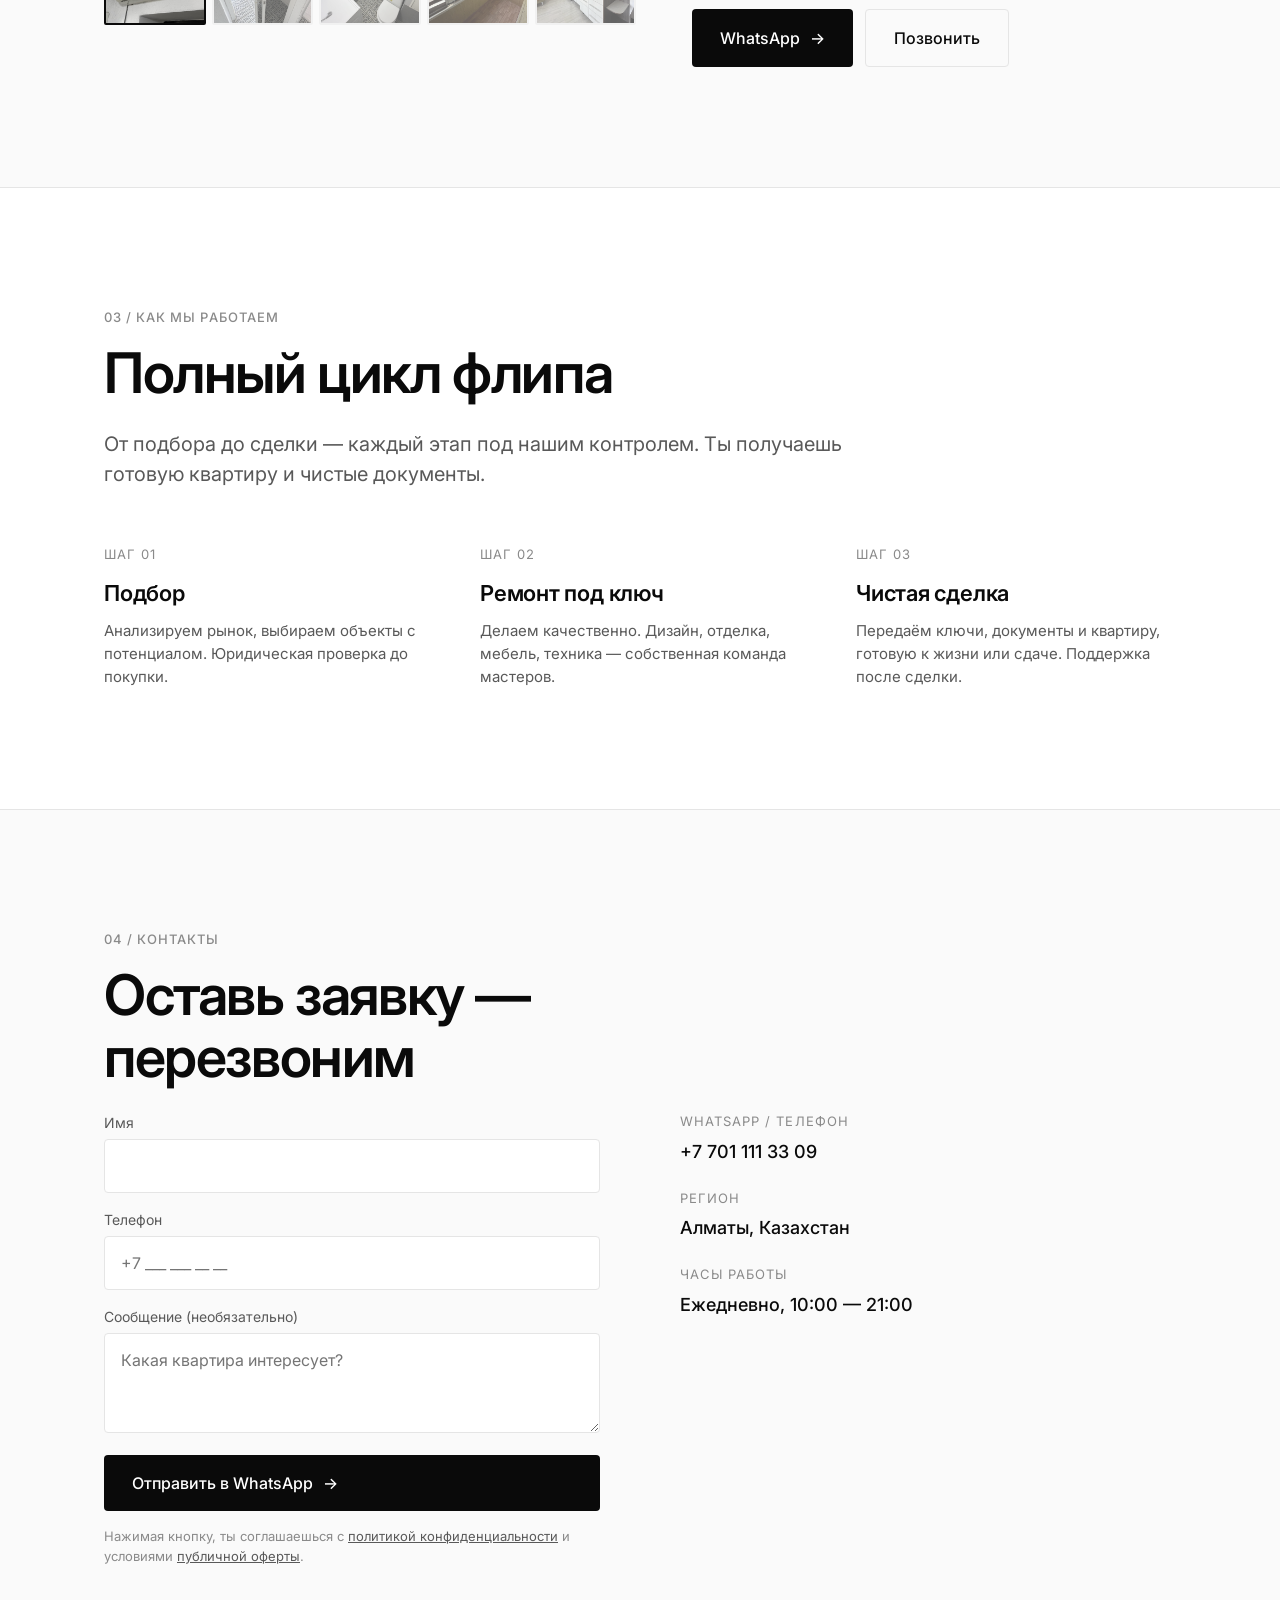
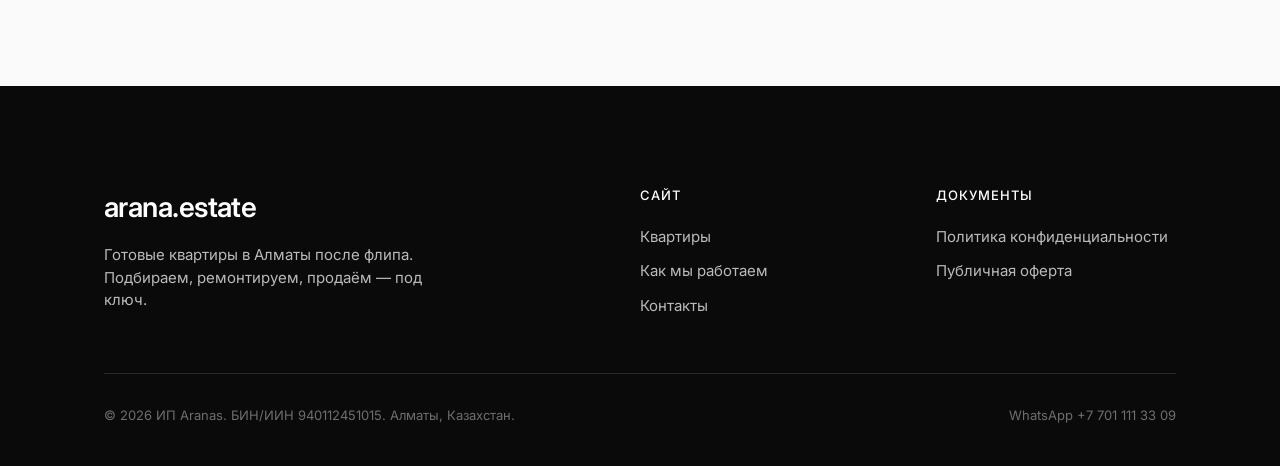
==== commit 9f3751ec: "feat: фото и галерея для всех 3 квартир - apt1 (10 фото) — ЖК Арена Сити Лайф, Ботакоз 2/1 - apt2 (9" ====
--- a/index.html
+++ b/index.html
@@ -70,11 +70,20 @@
 
       <article class="listing">
         <div class="listing-media">
-          <img src="images/apt1-1.jpg" alt="Ботакоз 2/1 — 2-комнатная квартира" onerror="this.style.display='none';this.parentElement.classList.add('no-img');this.parentElement.innerHTML='<div class=\u0027listing-media-placeholder\u0027>фото 01</div>';">
+          <div class="gallery" data-gallery>
+            <img class="gallery-main" src="images/apt1-10.jpg" alt="ЖК Арена Сити Лайф — гостиная" loading="lazy">
+            <div class="gallery-thumbs">
+              <button class="gallery-thumb is-active" type="button" data-src="images/apt1-10.jpg" aria-label="Фото 1"><img src="images/apt1-10.jpg" alt="" loading="lazy"></button>
+              <button class="gallery-thumb" type="button" data-src="images/apt1-7.jpg" aria-label="Фото 2"><img src="images/apt1-7.jpg" alt="" loading="lazy"></button>
+              <button class="gallery-thumb" type="button" data-src="images/apt1-6.jpg" aria-label="Фото 3"><img src="images/apt1-6.jpg" alt="" loading="lazy"></button>
+              <button class="gallery-thumb" type="button" data-src="images/apt1-5.jpg" aria-label="Фото 4"><img src="images/apt1-5.jpg" alt="" loading="lazy"></button>
+              <button class="gallery-thumb" type="button" data-src="images/apt1-8.jpg" aria-label="Фото 5"><img src="images/apt1-8.jpg" alt="" loading="lazy"></button>
+            </div>
+          </div>
         </div>
         <div class="listing-body">
-          <div class="listing-num">Объект 01</div>
-          <h3 class="listing-title">2-комнатная, новый дом</h3>
+          <div class="listing-num">Объект 01 · 10 фото</div>
+          <h3 class="listing-title">2-комнатная в ЖК «Арена Сити Лайф»</h3>
           <p class="listing-address">Ботакоз 2/1 (Рыскулова), Алматы</p>
           <div class="listing-price">47 700 000 ₸</div>
           <dl class="listing-meta">
@@ -93,11 +102,20 @@
 
       <article class="listing">
         <div class="listing-media">
-          <img src="images/apt2-1.jpg" alt="Радостовца 8 — 2-комнатная квартира" onerror="this.style.display='none';this.parentElement.classList.add('no-img');this.parentElement.innerHTML='<div class=\u0027listing-media-placeholder\u0027>фото 02</div>';">
+          <div class="gallery" data-gallery>
+            <img class="gallery-main" src="images/apt2-7.jpg" alt="Радостовца 8 — гостиная" loading="lazy">
+            <div class="gallery-thumbs">
+              <button class="gallery-thumb is-active" type="button" data-src="images/apt2-7.jpg" aria-label="Фото 1"><img src="images/apt2-7.jpg" alt="" loading="lazy"></button>
+              <button class="gallery-thumb" type="button" data-src="images/apt2-8.jpg" aria-label="Фото 2"><img src="images/apt2-8.jpg" alt="" loading="lazy"></button>
+              <button class="gallery-thumb" type="button" data-src="images/apt2-9.jpg" aria-label="Фото 3"><img src="images/apt2-9.jpg" alt="" loading="lazy"></button>
+              <button class="gallery-thumb" type="button" data-src="images/apt2-4.jpg" aria-label="Фото 4"><img src="images/apt2-4.jpg" alt="" loading="lazy"></button>
+              <button class="gallery-thumb" type="button" data-src="images/apt2-2.jpg" aria-label="Фото 5"><img src="images/apt2-2.jpg" alt="" loading="lazy"></button>
+            </div>
+          </div>
         </div>
         <div class="listing-body">
-          <div class="listing-num">Объект 02</div>
-          <h3 class="listing-title">2-комнатная в Алматы</h3>
+          <div class="listing-num">Объект 02 · 9 фото</div>
+          <h3 class="listing-title">2-комнатная на Радостовца</h3>
           <p class="listing-address">Радостовца 8, Алматы</p>
           <div class="listing-price">49 000 000 ₸</div>
           <dl class="listing-meta">
@@ -116,10 +134,19 @@
 
       <article class="listing">
         <div class="listing-media">
-          <img src="images/apt3-1.jpg" alt="Радостовца 152/1 — 1-комнатная квартира" onerror="this.style.display='none';this.parentElement.classList.add('no-img');this.parentElement.innerHTML='<div class=\u0027listing-media-placeholder\u0027>фото 03</div>';">
+          <div class="gallery" data-gallery>
+            <img class="gallery-main" src="images/apt3-2.jpg" alt="Радостовца 152/1 — кухня" loading="lazy">
+            <div class="gallery-thumbs">
+              <button class="gallery-thumb is-active" type="button" data-src="images/apt3-2.jpg" aria-label="Фото 1"><img src="images/apt3-2.jpg" alt="" loading="lazy"></button>
+              <button class="gallery-thumb" type="button" data-src="images/apt3-1.jpg" aria-label="Фото 2"><img src="images/apt3-1.jpg" alt="" loading="lazy"></button>
+              <button class="gallery-thumb" type="button" data-src="images/apt3-3.jpg" aria-label="Фото 3"><img src="images/apt3-3.jpg" alt="" loading="lazy"></button>
+              <button class="gallery-thumb" type="button" data-src="images/apt3-4.jpg" aria-label="Фото 4"><img src="images/apt3-4.jpg" alt="" loading="lazy"></button>
+              <button class="gallery-thumb" type="button" data-src="images/apt3-6.jpg" aria-label="Фото 5"><img src="images/apt3-6.jpg" alt="" loading="lazy"></button>
+            </div>
+          </div>
         </div>
         <div class="listing-body">
-          <div class="listing-num">Объект 03</div>
+          <div class="listing-num">Объект 03 · 6 фото</div>
           <h3 class="listing-title">1-комнатная, кирпичный дом</h3>
           <p class="listing-address">Радостовца 152/1 (уг. Жандосова), Алматы</p>
           <div class="listing-price">30 000 000 ₸</div>
--- a/styles.css
+++ b/styles.css
@@ -125,17 +125,35 @@
 }
 .listing:nth-child(even) { direction: rtl; }
 .listing:nth-child(even) > * { direction: ltr; }
-.listing-media {
-  aspect-ratio: 4/3; background: #ECECEC; border-radius: var(--radius);
-  overflow: hidden; position: relative;
-}
-.listing-media img { width: 100%; height: 100%; object-fit: cover; }
-.listing-media-placeholder {
-  width: 100%; height: 100%;
-  display: flex; align-items: center; justify-content: center;
-  color: var(--text-dim); font-size: 14px;
-  background: linear-gradient(135deg, #EEE 0%, #DDD 100%);
-}
+.listing-media { position: relative; }
+
+.gallery { display: flex; flex-direction: column; gap: 8px; }
+.gallery-main {
+  width: 100%; aspect-ratio: 4/3;
+  object-fit: cover;
+  border-radius: var(--radius);
+  background: #ECECEC;
+  display: block;
+}
+.gallery-thumbs {
+  display: grid;
+  grid-template-columns: repeat(5, 1fr);
+  gap: 6px;
+}
+.gallery-thumb {
+  aspect-ratio: 1/1;
+  border-radius: 2px;
+  overflow: hidden;
+  cursor: pointer;
+  padding: 0;
+  border: 2px solid transparent;
+  background: #ECECEC;
+  opacity: 0.6;
+  transition: opacity .15s, border-color .15s;
+}
+.gallery-thumb img { width: 100%; height: 100%; object-fit: cover; display: block; }
+.gallery-thumb:hover { opacity: 1; }
+.gallery-thumb.is-active { opacity: 1; border-color: var(--text); }
 .listing-num { font-size: 14px; color: var(--text-dim); margin-bottom: 12px; font-variant-numeric: tabular-nums; }
 .listing-title { font-size: clamp(28px, 3.5vw, 40px); font-weight: 600; line-height: 1.15; letter-spacing: -0.02em; margin-bottom: 8px; }
 .listing-address { color: var(--text-muted); font-size: 16px; margin-bottom: 28px; }
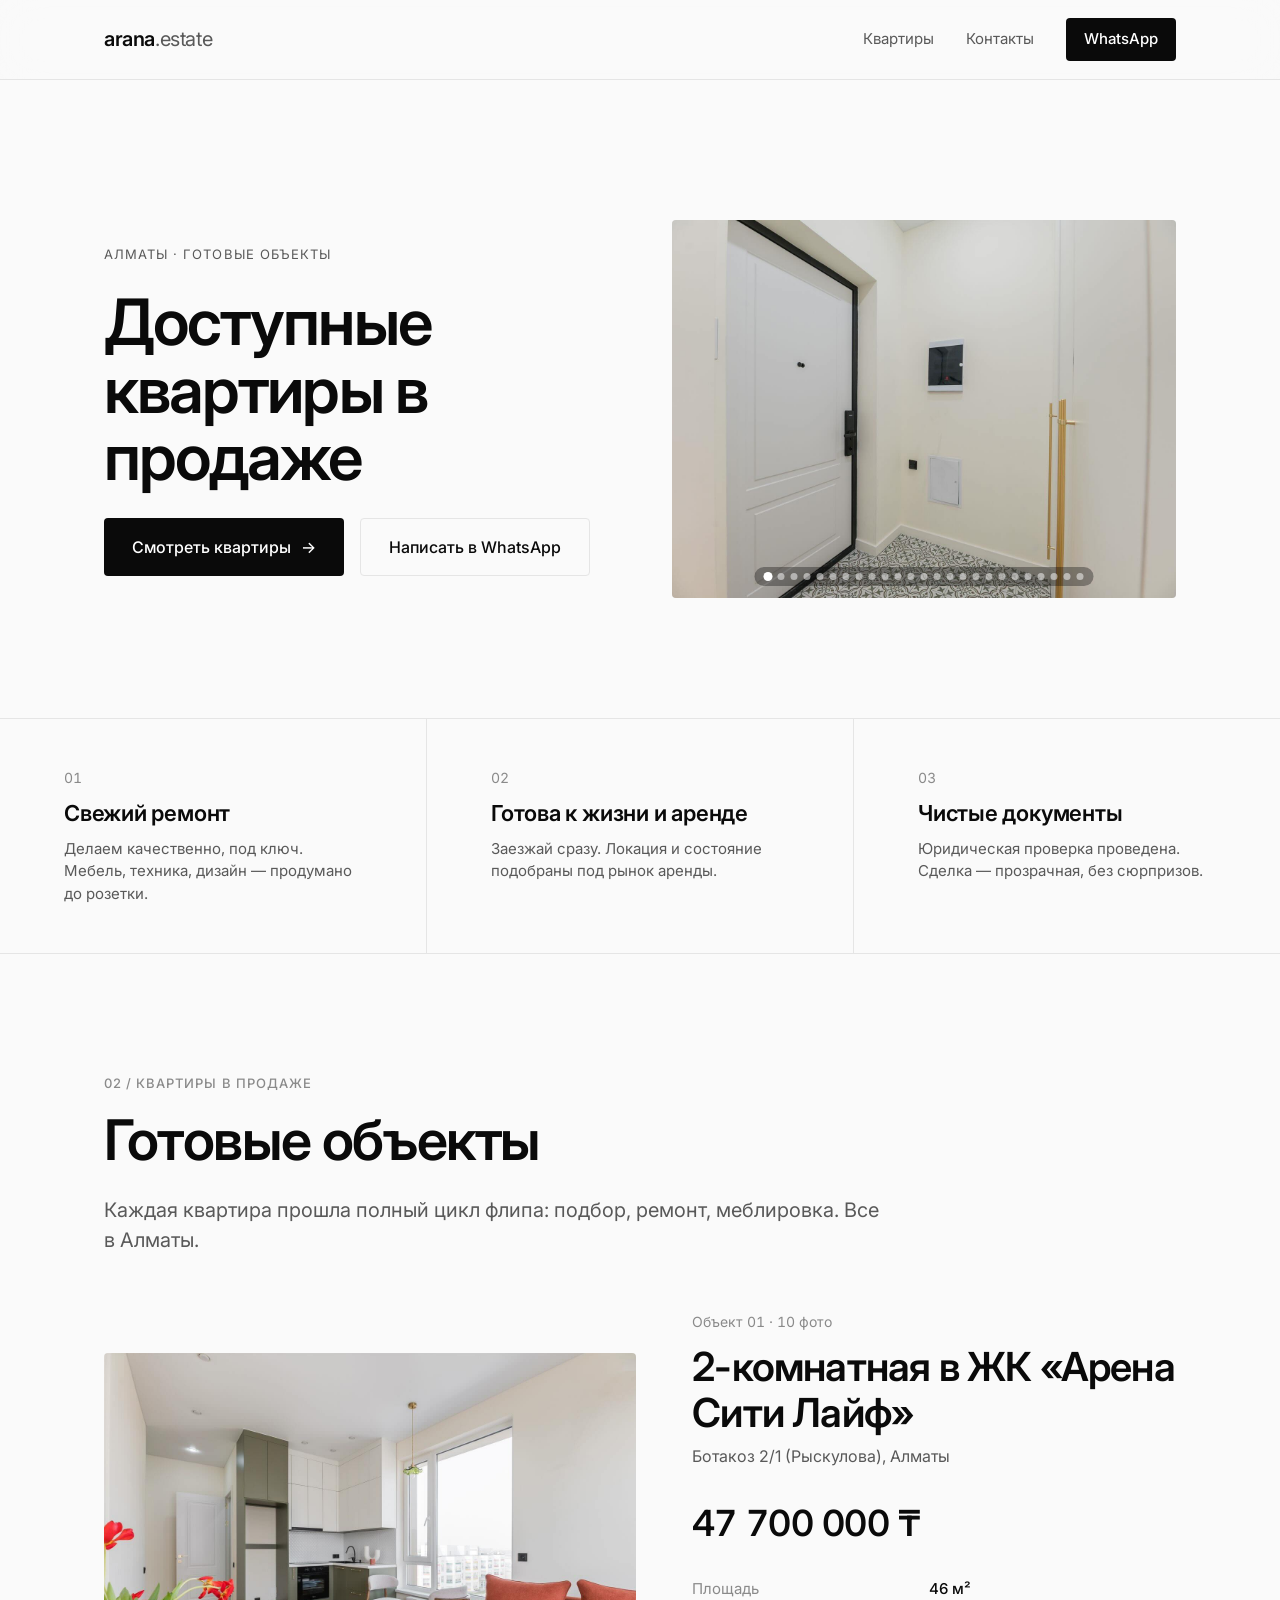
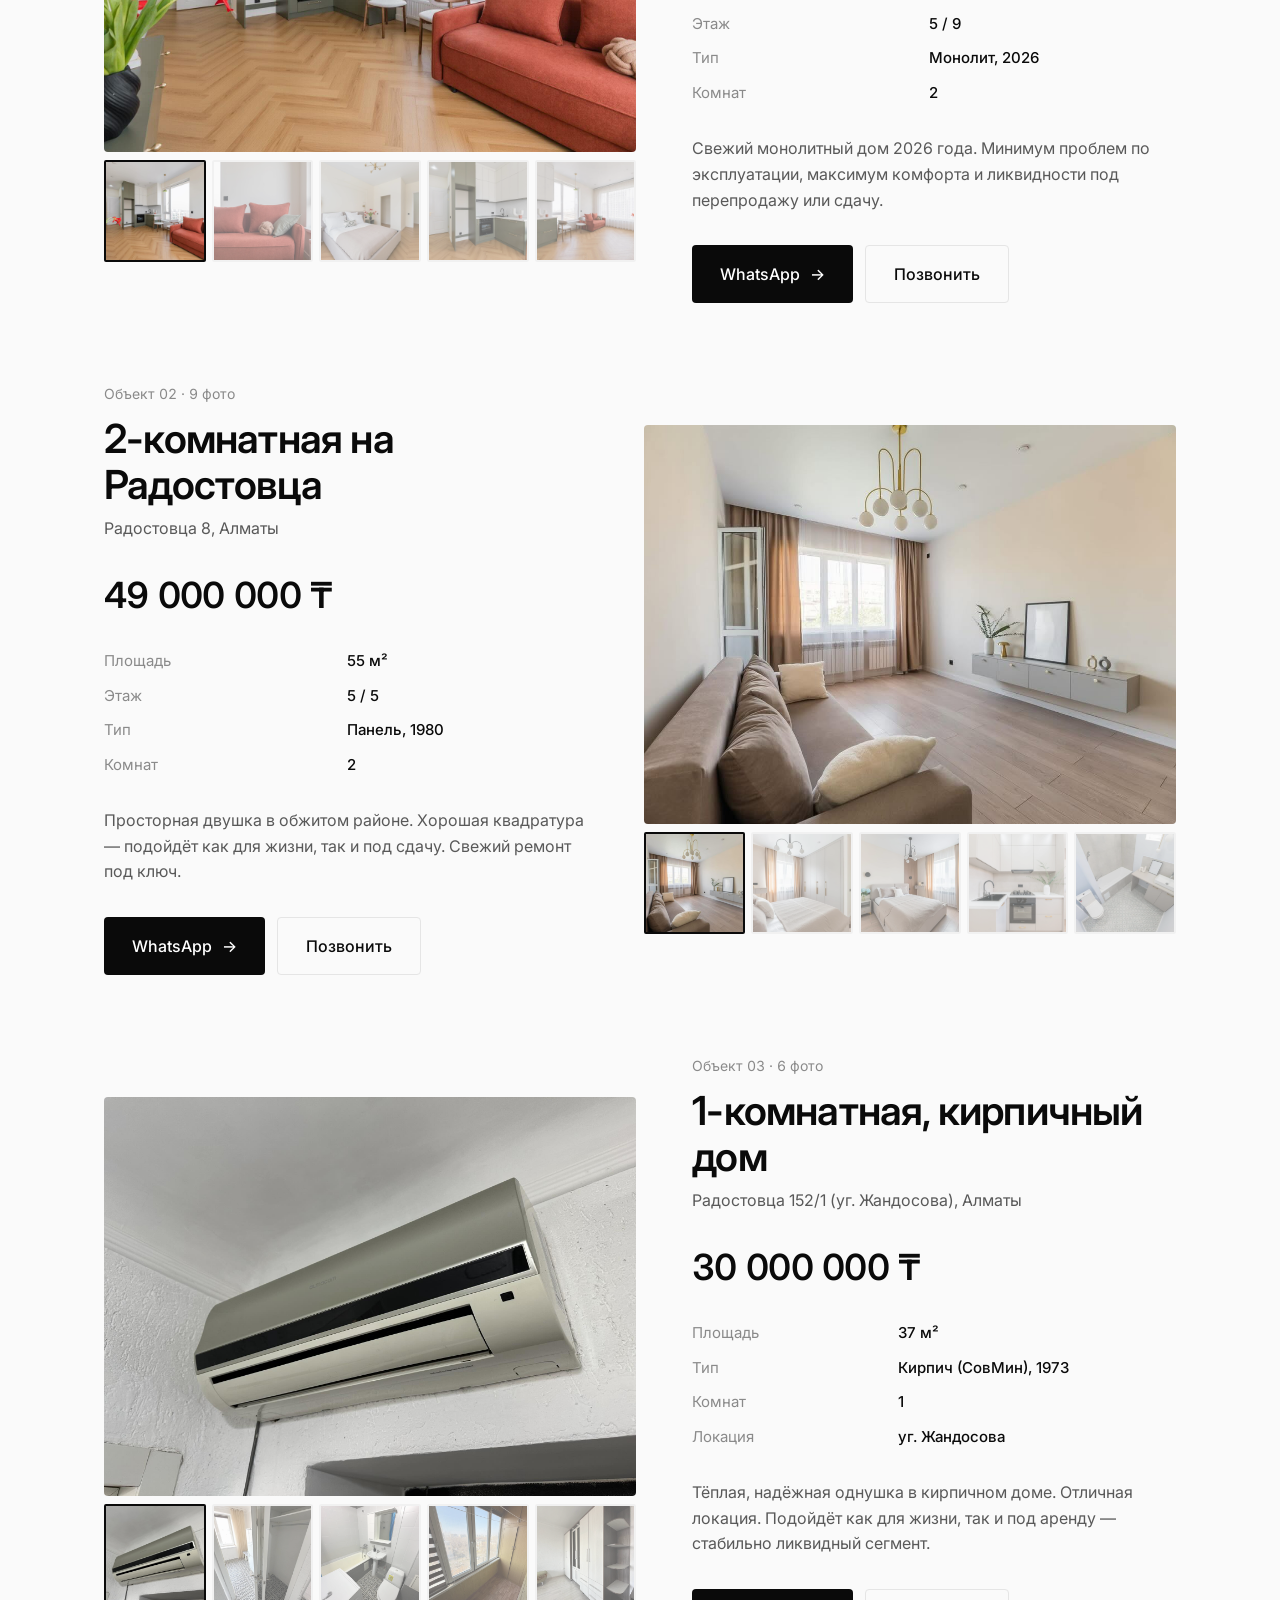
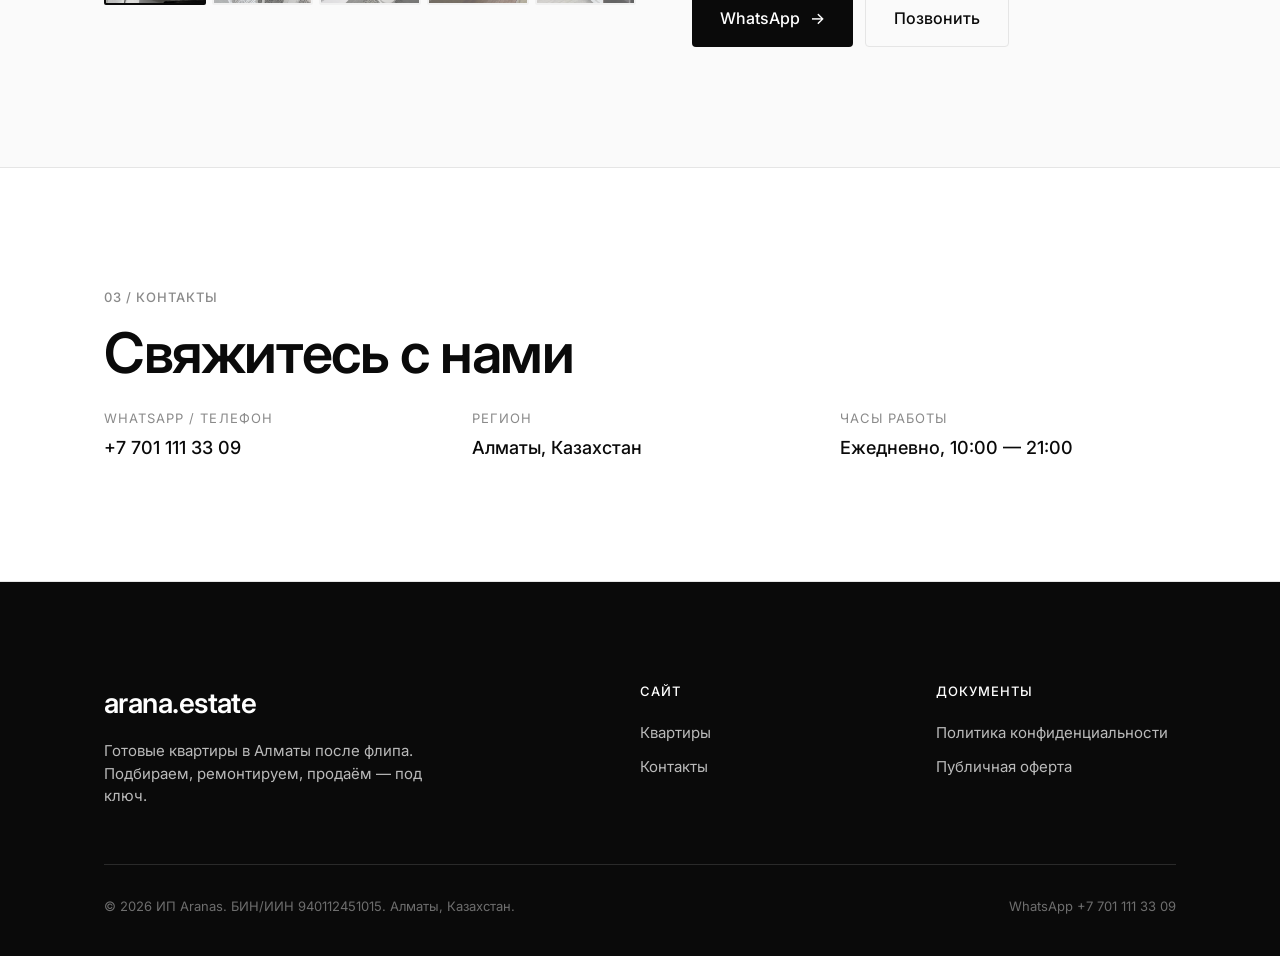
==== commit 3fbe0756: "feat(hero): карусель фоток справа + чистка блоков - hero: 2 колонки (текст слева, автокарусель из 25" ====
--- a/index.html
+++ b/index.html
@@ -22,7 +22,6 @@
     <a href="/" class="logo">arana<span>.estate</span></a>
     <nav class="nav">
       <a href="#listings">Квартиры</a>
-      <a href="#process">Как мы работаем</a>
       <a href="#contact">Контакты</a>
       <a href="https://wa.me/77011113309" class="nav-cta" target="_blank" rel="noopener">WhatsApp</a>
     </nav>
@@ -30,12 +29,46 @@
 </header>
 
 <section class="hero">
-  <div class="container">
-    <div class="hero-tag">Алматы · готовые объекты</div>
-    <h1>Доступные квартиры в продаже</h1>
-    <div class="hero-cta">
-      <a href="#listings" class="btn btn-primary">Смотреть квартиры <span class="arrow">→</span></a>
-      <a href="https://wa.me/77011113309" class="btn btn-ghost" target="_blank" rel="noopener">Написать в WhatsApp</a>
+  <div class="container hero-grid">
+    <div class="hero-text">
+      <div class="hero-tag">Алматы · готовые объекты</div>
+      <h1>Доступные квартиры в продаже</h1>
+      <div class="hero-cta">
+        <a href="#listings" class="btn btn-primary">Смотреть квартиры <span class="arrow">→</span></a>
+        <a href="https://wa.me/77011113309" class="btn btn-ghost" target="_blank" rel="noopener">Написать в WhatsApp</a>
+      </div>
+    </div>
+    <div class="hero-slider" data-hero-slider>
+      <div class="hero-slides">
+        <img class="hero-slide is-active" src="images/apt1-1.jpg" alt="Квартира — фото 1" loading="eager">
+        <img class="hero-slide" src="images/apt1-2.jpg" alt="" loading="lazy">
+        <img class="hero-slide" src="images/apt1-3.jpg" alt="" loading="lazy">
+        <img class="hero-slide" src="images/apt1-4.jpg" alt="" loading="lazy">
+        <img class="hero-slide" src="images/apt1-5.jpg" alt="" loading="lazy">
+        <img class="hero-slide" src="images/apt1-6.jpg" alt="" loading="lazy">
+        <img class="hero-slide" src="images/apt1-7.jpg" alt="" loading="lazy">
+        <img class="hero-slide" src="images/apt1-8.jpg" alt="" loading="lazy">
+        <img class="hero-slide" src="images/apt1-9.jpg" alt="" loading="lazy">
+        <img class="hero-slide" src="images/apt1-10.jpg" alt="" loading="lazy">
+        <img class="hero-slide" src="images/apt2-1.jpg" alt="" loading="lazy">
+        <img class="hero-slide" src="images/apt2-2.jpg" alt="" loading="lazy">
+        <img class="hero-slide" src="images/apt2-3.jpg" alt="" loading="lazy">
+        <img class="hero-slide" src="images/apt2-4.jpg" alt="" loading="lazy">
+        <img class="hero-slide" src="images/apt2-5.jpg" alt="" loading="lazy">
+        <img class="hero-slide" src="images/apt2-6.jpg" alt="" loading="lazy">
+        <img class="hero-slide" src="images/apt2-7.jpg" alt="" loading="lazy">
+        <img class="hero-slide" src="images/apt2-8.jpg" alt="" loading="lazy">
+        <img class="hero-slide" src="images/apt2-9.jpg" alt="" loading="lazy">
+        <img class="hero-slide" src="images/apt3-1.jpg" alt="" loading="lazy">
+        <img class="hero-slide" src="images/apt3-2.jpg" alt="" loading="lazy">
+        <img class="hero-slide" src="images/apt3-3.jpg" alt="" loading="lazy">
+        <img class="hero-slide" src="images/apt3-4.jpg" alt="" loading="lazy">
+        <img class="hero-slide" src="images/apt3-5.jpg" alt="" loading="lazy">
+        <img class="hero-slide" src="images/apt3-6.jpg" alt="" loading="lazy">
+      </div>
+      <button class="hero-nav hero-prev" type="button" aria-label="Предыдущее фото">‹</button>
+      <button class="hero-nav hero-next" type="button" aria-label="Следующее фото">›</button>
+      <div class="hero-dots" aria-hidden="true"></div>
     </div>
   </div>
 </section>
@@ -168,72 +201,26 @@
   </div>
 </section>
 
-<section class="section section-alt" id="process">
+<section class="section section-alt" id="contact">
   <div class="container">
-    <div class="section-num">03 / Как мы работаем</div>
-    <h2 class="section-title">Полный цикл флипа</h2>
-    <p class="section-lead">От подбора до сделки — каждый этап под нашим контролем. Ты получаешь готовую квартиру и чистые документы.</p>
-
-    <div class="process">
-      <div class="step">
-        <div class="step-num">Шаг 01</div>
-        <h3 class="step-title">Подбор</h3>
-        <p class="step-desc">Анализируем рынок, выбираем объекты с потенциалом. Юридическая проверка до покупки.</p>
-      </div>
-      <div class="step">
-        <div class="step-num">Шаг 02</div>
-        <h3 class="step-title">Ремонт под ключ</h3>
-        <p class="step-desc">Делаем качественно. Дизайн, отделка, мебель, техника — собственная команда мастеров.</p>
-      </div>
-      <div class="step">
-        <div class="step-num">Шаг 03</div>
-        <h3 class="step-title">Чистая сделка</h3>
-        <p class="step-desc">Передаём ключи, документы и квартиру, готовую к жизни или сдаче. Поддержка после сделки.</p>
-      </div>
-    </div>
-  </div>
-</section>
-
-<section class="section" id="contact">
-  <div class="container">
-    <div class="section-num">04 / Контакты</div>
-    <h2 class="section-title">Оставь заявку — перезвоним</h2>
-
-    <div class="contact-grid">
-      <form class="form" id="lead-form" novalidate>
+    <div class="section-num">03 / Контакты</div>
+    <h2 class="section-title">Свяжитесь с нами</h2>
+
+    <div class="contact-info">
+      <dl>
         <div>
-          <label for="name">Имя</label>
-          <input type="text" id="name" name="name" required autocomplete="name">
+          <dt>WhatsApp / Телефон</dt>
+          <dd><a href="https://wa.me/77011113309" target="_blank" rel="noopener">+7 701 111 33 09</a></dd>
         </div>
         <div>
-          <label for="phone">Телефон</label>
-          <input type="tel" id="phone" name="phone" placeholder="+7 ___ ___ __ __" required autocomplete="tel">
+          <dt>Регион</dt>
+          <dd>Алматы, Казахстан</dd>
         </div>
         <div>
-          <label for="message">Сообщение (необязательно)</label>
-          <textarea id="message" name="message" placeholder="Какая квартира интересует?"></textarea>
-        </div>
-        <div class="form-msg" id="form-msg"></div>
-        <button type="submit" class="btn btn-primary">Отправить в WhatsApp <span class="arrow">→</span></button>
-        <p class="privacy-note">Нажимая кнопку, ты соглашаешься с <a href="privacy.html">политикой конфиденциальности</a> и условиями <a href="offer.html">публичной оферты</a>.</p>
-      </form>
-
-      <div class="contact-info">
-        <dl>
-          <div>
-            <dt>WhatsApp / Телефон</dt>
-            <dd><a href="https://wa.me/77011113309" target="_blank" rel="noopener">+7 701 111 33 09</a></dd>
-          </div>
-          <div>
-            <dt>Регион</dt>
-            <dd>Алматы, Казахстан</dd>
-          </div>
-          <div>
-            <dt>Часы работы</dt>
-            <dd>Ежедневно, 10:00 — 21:00</dd>
-          </div>
-        </dl>
-      </div>
+          <dt>Часы работы</dt>
+          <dd>Ежедневно, 10:00 — 21:00</dd>
+        </div>
+      </dl>
     </div>
   </div>
 </section>
@@ -249,7 +236,6 @@
         <h4>Сайт</h4>
         <ul>
           <li><a href="#listings">Квартиры</a></li>
-          <li><a href="#process">Как мы работаем</a></li>
           <li><a href="#contact">Контакты</a></li>
         </ul>
       </div>
--- a/styles.css
+++ b/styles.css
@@ -59,13 +59,22 @@
 
 /* HERO */
 .hero { padding: clamp(60px, 12vw, 140px) 0 clamp(60px, 10vw, 120px); }
+.hero-grid {
+  display: grid;
+  grid-template-columns: 1fr 1fr;
+  gap: clamp(32px, 5vw, 64px);
+  align-items: center;
+}
+@media (max-width: 820px) {
+  .hero-grid { grid-template-columns: 1fr; gap: 40px; }
+}
 .hero-tag {
   display: inline-block;
   font-size: 13px; letter-spacing: 0.08em; text-transform: uppercase;
   color: var(--text-muted); margin-bottom: 24px;
 }
 .hero h1 {
-  font-size: clamp(40px, 7vw, 84px);
+  font-size: clamp(36px, 5.5vw, 64px);
   font-weight: 600; line-height: 1.05; letter-spacing: -0.03em;
   margin-bottom: 28px; max-width: 14ch;
 }
@@ -74,6 +83,66 @@
   color: var(--text-muted); max-width: 56ch; margin-bottom: 40px;
 }
 .hero-cta { display: flex; gap: 16px; flex-wrap: wrap; }
+
+/* HERO SLIDER */
+.hero-slider {
+  position: relative;
+  aspect-ratio: 4/3;
+  border-radius: var(--radius);
+  overflow: hidden;
+  background: #ECECEC;
+}
+.hero-slides { position: absolute; inset: 0; }
+.hero-slide {
+  position: absolute; inset: 0;
+  width: 100%; height: 100%;
+  object-fit: cover;
+  opacity: 0;
+  transition: opacity .6s ease;
+  pointer-events: none;
+}
+.hero-slide.is-active { opacity: 1; }
+.hero-nav {
+  position: absolute; top: 50%; transform: translateY(-50%);
+  width: 40px; height: 40px;
+  background: rgba(10, 10, 10, 0.55);
+  color: #fff;
+  border-radius: 50%;
+  display: flex; align-items: center; justify-content: center;
+  font-size: 24px; line-height: 1;
+  padding: 0;
+  transition: background .15s, transform .15s;
+  opacity: 0; pointer-events: none;
+}
+.hero-slider:hover .hero-nav,
+.hero-nav:focus-visible {
+  opacity: 1; pointer-events: auto;
+}
+.hero-nav:hover { background: rgba(10, 10, 10, 0.85); }
+.hero-prev { left: 12px; }
+.hero-next { right: 12px; }
+.hero-dots {
+  position: absolute; bottom: 12px; left: 50%;
+  transform: translateX(-50%);
+  display: flex; gap: 6px;
+  padding: 6px 10px;
+  background: rgba(10, 10, 10, 0.35);
+  border-radius: 999px;
+}
+.hero-dots button {
+  width: 7px; height: 7px; border-radius: 50%;
+  background: rgba(255, 255, 255, 0.5);
+  padding: 0;
+  transition: background .15s, transform .15s;
+}
+.hero-dots button:hover { background: rgba(255, 255, 255, 0.8); }
+.hero-dots button.is-active {
+  background: #fff;
+  transform: scale(1.3);
+}
+@media (max-width: 820px) {
+  .hero-nav { opacity: 1; pointer-events: auto; }
+}
 .btn {
   display: inline-flex; align-items: center; gap: 10px;
   padding: 16px 28px; border-radius: var(--radius);
@@ -176,36 +245,9 @@
   .listings { gap: 64px; }
 }
 
-/* PROCESS */
-.process { display: grid; grid-template-columns: repeat(3, 1fr); gap: 56px; }
-.step-num {
-  font-size: 13px; letter-spacing: 0.08em; text-transform: uppercase;
-  color: var(--text-dim); margin-bottom: 16px;
-}
-.step-title { font-size: 22px; font-weight: 600; line-height: 1.2; margin-bottom: 12px; letter-spacing: -0.01em; }
-.step-desc { color: var(--text-muted); font-size: 15px; line-height: 1.55; }
-@media (max-width: 820px) { .process { grid-template-columns: 1fr; gap: 40px; } }
-
 /* CONTACT */
-.contact-grid { display: grid; grid-template-columns: 1fr 1fr; gap: 80px; align-items: start; }
-@media (max-width: 820px) { .contact-grid { grid-template-columns: 1fr; gap: 48px; } }
-
-.form { display: grid; gap: 16px; }
-.form label { font-size: 14px; color: var(--text-muted); display: block; margin-bottom: 6px; }
-.form input, .form textarea {
-  width: 100%; padding: 14px 16px; border: 1px solid var(--border);
-  border-radius: var(--radius); background: var(--bg-alt); color: var(--text);
-  transition: border-color .15s;
-}
-.form input:focus, .form textarea:focus { outline: none; border-color: var(--text); }
-.form textarea { min-height: 100px; resize: vertical; }
-.form .privacy-note { font-size: 13px; color: var(--text-dim); line-height: 1.5; }
-.form .privacy-note a { color: var(--text-muted); text-decoration: underline; }
-.form-msg { font-size: 14px; padding: 12px; border-radius: var(--radius); display: none; }
-.form-msg.success { display: block; background: #E8F5E9; color: #1B5E20; }
-.form-msg.error { display: block; background: #FFEBEE; color: #B71C1C; }
-
-.contact-info dl { display: grid; gap: 24px; }
+.contact-info dl { display: grid; grid-template-columns: repeat(3, 1fr); gap: 32px; }
+@media (max-width: 820px) { .contact-info dl { grid-template-columns: 1fr; gap: 24px; } }
 .contact-info dt { font-size: 13px; letter-spacing: 0.08em; text-transform: uppercase; color: var(--text-dim); margin-bottom: 6px; }
 .contact-info dd { font-size: 18px; font-weight: 500; }
 .contact-info dd a:hover { color: var(--text-muted); }
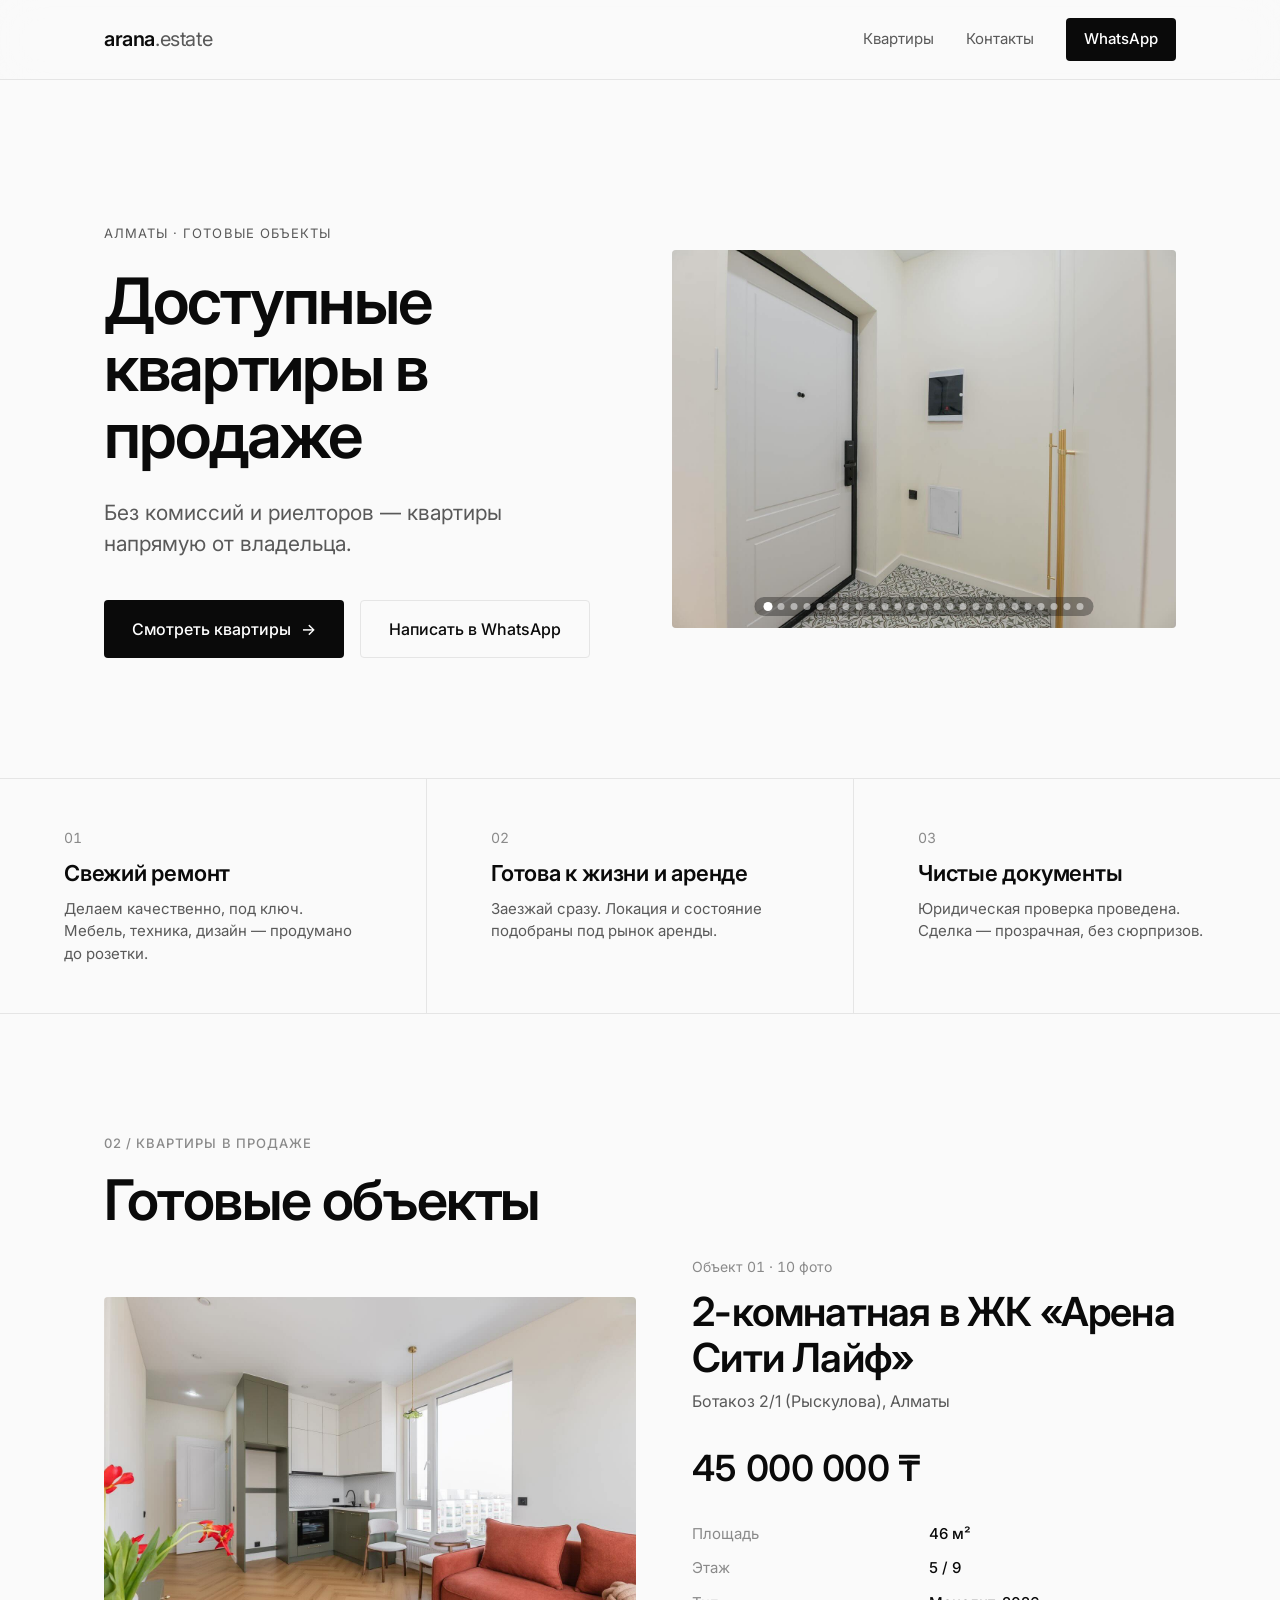
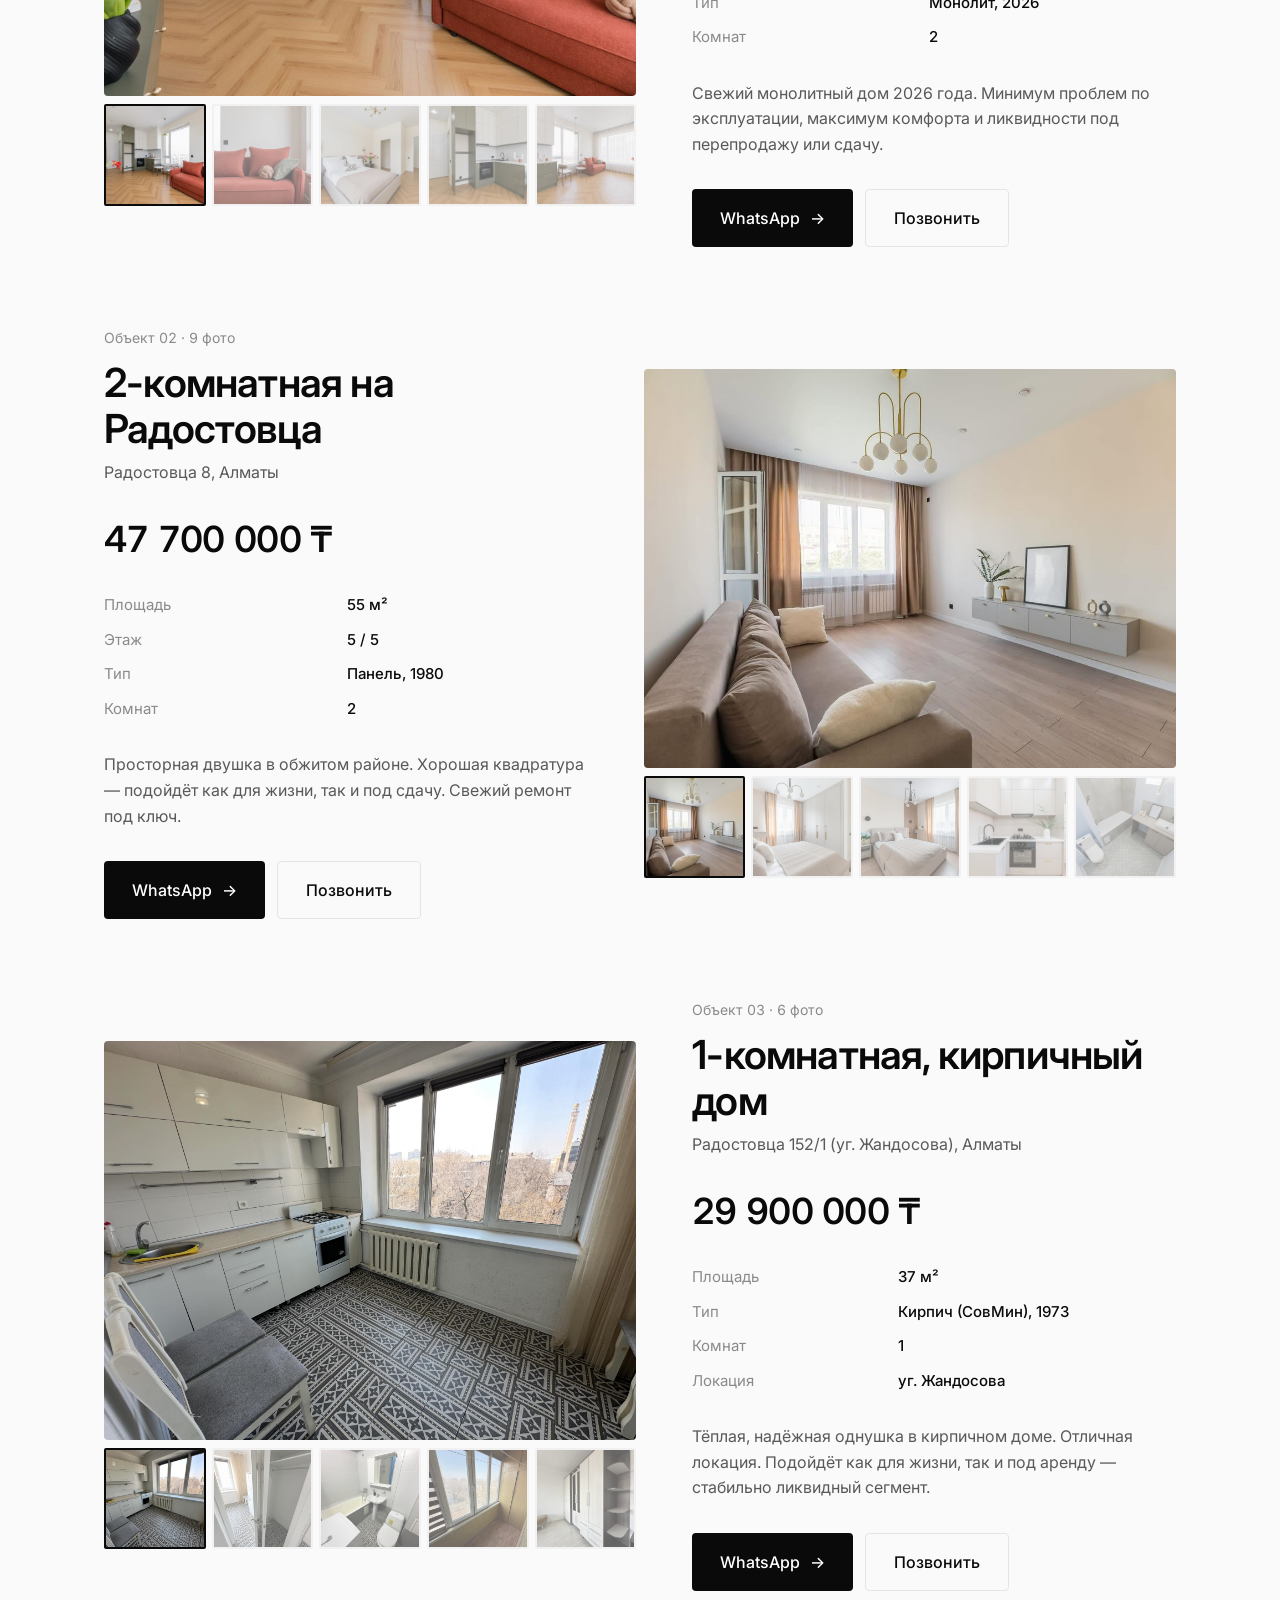
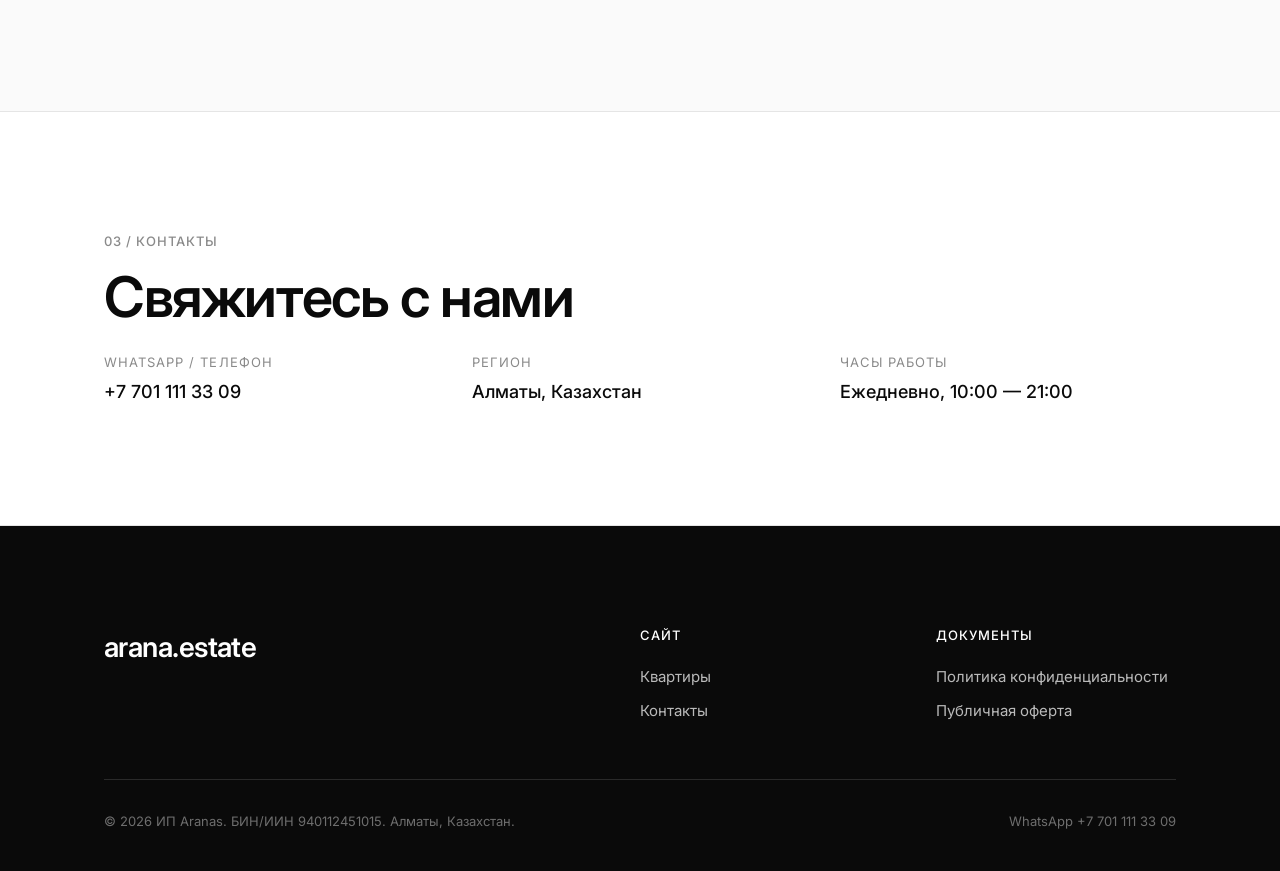
==== commit 23730116: "feat: Meta Pixel + правки цен и копирайта - Meta Pixel (735717325676570) на index/privacy/offer - Le" ====
--- a/index.html
+++ b/index.html
@@ -14,6 +14,23 @@
 <link rel="preconnect" href="https://fonts.gstatic.com" crossorigin>
 <link rel="stylesheet" href="https://fonts.googleapis.com/css2?family=Inter:wght@400;500;600;700&display=swap">
 <link rel="stylesheet" href="styles.css">
+<!-- Meta Pixel Code -->
+<script>
+!function(f,b,e,v,n,t,s)
+{if(f.fbq)return;n=f.fbq=function(){n.callMethod?
+n.callMethod.apply(n,arguments):n.queue.push(arguments)};
+if(!f._fbq)f._fbq=n;n.push=n;n.loaded=!0;n.version='2.0';
+n.queue=[];t=b.createElement(e);t.async=!0;
+t.src=v;s=b.getElementsByTagName(e)[0];
+s.parentNode.insertBefore(t,s)}(window, document,'script',
+'https://connect.facebook.net/en_US/fbevents.js');
+fbq('init', '735717325676570');
+fbq('track', 'PageView');
+</script>
+<noscript><img height="1" width="1" style="display:none"
+src="https://www.facebook.com/tr?id=735717325676570&ev=PageView&noscript=1"
+/></noscript>
+<!-- End Meta Pixel Code -->
 </head>
 <body>
 
@@ -33,6 +50,7 @@
     <div class="hero-text">
       <div class="hero-tag">Алматы · готовые объекты</div>
       <h1>Доступные квартиры в продаже</h1>
+      <p>Без комиссий и риелторов — квартиры напрямую от владельца.</p>
       <div class="hero-cta">
         <a href="#listings" class="btn btn-primary">Смотреть квартиры <span class="arrow">→</span></a>
         <a href="https://wa.me/77011113309" class="btn btn-ghost" target="_blank" rel="noopener">Написать в WhatsApp</a>
@@ -97,7 +115,6 @@
   <div class="container">
     <div class="section-num">02 / Квартиры в продаже</div>
     <h2 class="section-title">Готовые объекты</h2>
-    <p class="section-lead">Каждая квартира прошла полный цикл флипа: подбор, ремонт, меблировка. Все в Алматы.</p>
 
     <div class="listings">
 
@@ -118,7 +135,7 @@
           <div class="listing-num">Объект 01 · 10 фото</div>
           <h3 class="listing-title">2-комнатная в ЖК «Арена Сити Лайф»</h3>
           <p class="listing-address">Ботакоз 2/1 (Рыскулова), Алматы</p>
-          <div class="listing-price">47 700 000 ₸</div>
+          <div class="listing-price">45 000 000 ₸</div>
           <dl class="listing-meta">
             <dt>Площадь</dt><dd>46 м²</dd>
             <dt>Этаж</dt><dd>5 / 9</dd>
@@ -150,7 +167,7 @@
           <div class="listing-num">Объект 02 · 9 фото</div>
           <h3 class="listing-title">2-комнатная на Радостовца</h3>
           <p class="listing-address">Радостовца 8, Алматы</p>
-          <div class="listing-price">49 000 000 ₸</div>
+          <div class="listing-price">47 700 000 ₸</div>
           <dl class="listing-meta">
             <dt>Площадь</dt><dd>55 м²</dd>
             <dt>Этаж</dt><dd>5 / 5</dd>
@@ -168,9 +185,9 @@
       <article class="listing">
         <div class="listing-media">
           <div class="gallery" data-gallery>
-            <img class="gallery-main" src="images/apt3-2.jpg" alt="Радостовца 152/1 — кухня" loading="lazy">
+            <img class="gallery-main" src="images/apt3-5.jpg" alt="Радостовца 152/1 — комната" loading="lazy">
             <div class="gallery-thumbs">
-              <button class="gallery-thumb is-active" type="button" data-src="images/apt3-2.jpg" aria-label="Фото 1"><img src="images/apt3-2.jpg" alt="" loading="lazy"></button>
+              <button class="gallery-thumb is-active" type="button" data-src="images/apt3-5.jpg" aria-label="Фото 1"><img src="images/apt3-5.jpg" alt="" loading="lazy"></button>
               <button class="gallery-thumb" type="button" data-src="images/apt3-1.jpg" aria-label="Фото 2"><img src="images/apt3-1.jpg" alt="" loading="lazy"></button>
               <button class="gallery-thumb" type="button" data-src="images/apt3-3.jpg" aria-label="Фото 3"><img src="images/apt3-3.jpg" alt="" loading="lazy"></button>
               <button class="gallery-thumb" type="button" data-src="images/apt3-4.jpg" aria-label="Фото 4"><img src="images/apt3-4.jpg" alt="" loading="lazy"></button>
@@ -182,7 +199,7 @@
           <div class="listing-num">Объект 03 · 6 фото</div>
           <h3 class="listing-title">1-комнатная, кирпичный дом</h3>
           <p class="listing-address">Радостовца 152/1 (уг. Жандосова), Алматы</p>
-          <div class="listing-price">30 000 000 ₸</div>
+          <div class="listing-price">29 900 000 ₸</div>
           <dl class="listing-meta">
             <dt>Площадь</dt><dd>37 м²</dd>
             <dt>Тип</dt><dd>Кирпич (СовМин), 1973</dd>
@@ -230,7 +247,6 @@
     <div class="footer-grid">
       <div>
         <div class="footer-brand">arana.estate</div>
-        <p class="footer-tagline">Готовые квартиры в Алматы после флипа. Подбираем, ремонтируем, продаём — под ключ.</p>
       </div>
       <div class="footer-col">
         <h4>Сайт</h4>
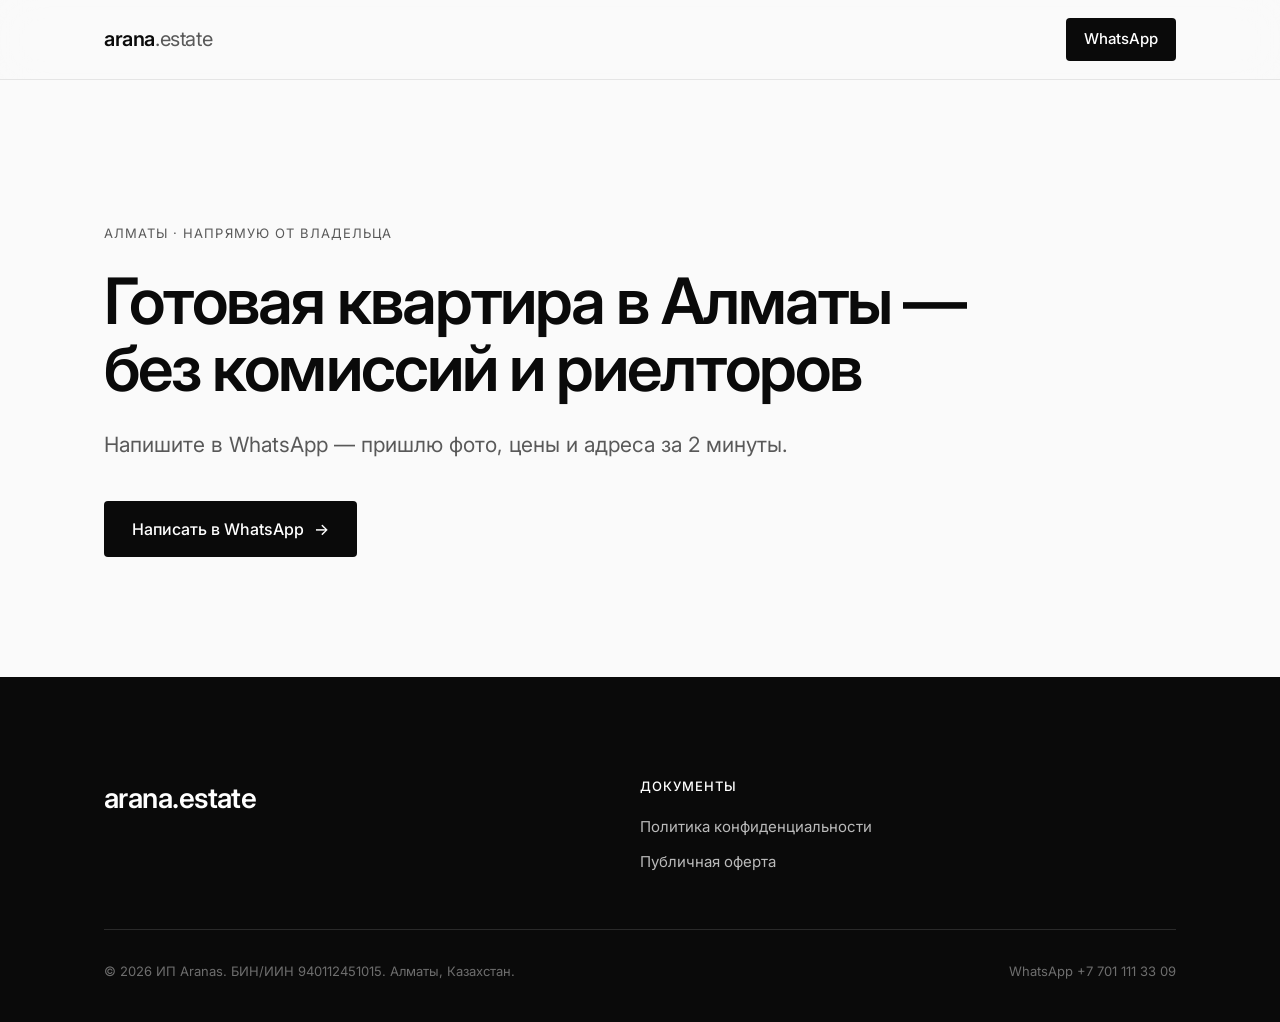
==== commit 8aeddfc1: "feat: лендинг — один CTA на WhatsApp - убраны секции features, listings (3 квартиры), contact - убра" ====
--- a/index.html
+++ b/index.html
@@ -38,9 +38,7 @@
   <div class="header-inner">
     <a href="/" class="logo">arana<span>.estate</span></a>
     <nav class="nav">
-      <a href="#listings">Квартиры</a>
-      <a href="#contact">Контакты</a>
-      <a href="https://wa.me/77011113309" class="nav-cta" target="_blank" rel="noopener">WhatsApp</a>
+      <a href="https://wa.me/77011113309?text=%D0%97%D0%B4%D1%80%D0%B0%D0%B2%D1%81%D1%82%D0%B2%D1%83%D0%B9%D1%82%D0%B5%2C%20%D1%85%D0%BE%D1%87%D1%83%20%D1%83%D0%B7%D0%BD%D0%B0%D1%82%D1%8C%20%D0%BE%20%D0%BA%D0%B2%D0%B0%D1%80%D1%82%D0%B8%D1%80%D0%B0%D1%85%20%D0%B2%20%D0%90%D0%BB%D0%BC%D0%B0%D1%82%D1%8B" class="nav-cta" target="_blank" rel="noopener">WhatsApp</a>
     </nav>
   </div>
 </header>
@@ -48,196 +46,12 @@
 <section class="hero">
   <div class="container hero-grid">
     <div class="hero-text">
-      <div class="hero-tag">Алматы · готовые объекты</div>
-      <h1>Доступные квартиры в продаже</h1>
-      <p>Без комиссий и риелторов — квартиры напрямую от владельца.</p>
+      <div class="hero-tag">Алматы · напрямую от владельца</div>
+      <h1>Готовая квартира в Алматы — без комиссий и риелторов</h1>
+      <p>Напишите в WhatsApp — пришлю фото, цены и адреса за 2 минуты.</p>
       <div class="hero-cta">
-        <a href="#listings" class="btn btn-primary">Смотреть квартиры <span class="arrow">→</span></a>
-        <a href="https://wa.me/77011113309" class="btn btn-ghost" target="_blank" rel="noopener">Написать в WhatsApp</a>
+        <a href="https://wa.me/77011113309?text=%D0%97%D0%B4%D1%80%D0%B0%D0%B2%D1%81%D1%82%D0%B2%D1%83%D0%B9%D1%82%D0%B5%2C%20%D1%85%D0%BE%D1%87%D1%83%20%D1%83%D0%B7%D0%BD%D0%B0%D1%82%D1%8C%20%D0%BE%20%D0%BA%D0%B2%D0%B0%D1%80%D1%82%D0%B8%D1%80%D0%B0%D1%85%20%D0%B2%20%D0%90%D0%BB%D0%BC%D0%B0%D1%82%D1%8B" class="btn btn-primary" target="_blank" rel="noopener">Написать в WhatsApp <span class="arrow">→</span></a>
       </div>
-    </div>
-    <div class="hero-slider" data-hero-slider>
-      <div class="hero-slides">
-        <img class="hero-slide is-active" src="images/apt1-1.jpg" alt="Квартира — фото 1" loading="eager">
-        <img class="hero-slide" src="images/apt1-2.jpg" alt="" loading="lazy">
-        <img class="hero-slide" src="images/apt1-3.jpg" alt="" loading="lazy">
-        <img class="hero-slide" src="images/apt1-4.jpg" alt="" loading="lazy">
-        <img class="hero-slide" src="images/apt1-5.jpg" alt="" loading="lazy">
-        <img class="hero-slide" src="images/apt1-6.jpg" alt="" loading="lazy">
-        <img class="hero-slide" src="images/apt1-7.jpg" alt="" loading="lazy">
-        <img class="hero-slide" src="images/apt1-8.jpg" alt="" loading="lazy">
-        <img class="hero-slide" src="images/apt1-9.jpg" alt="" loading="lazy">
-        <img class="hero-slide" src="images/apt1-10.jpg" alt="" loading="lazy">
-        <img class="hero-slide" src="images/apt2-1.jpg" alt="" loading="lazy">
-        <img class="hero-slide" src="images/apt2-2.jpg" alt="" loading="lazy">
-        <img class="hero-slide" src="images/apt2-3.jpg" alt="" loading="lazy">
-        <img class="hero-slide" src="images/apt2-4.jpg" alt="" loading="lazy">
-        <img class="hero-slide" src="images/apt2-5.jpg" alt="" loading="lazy">
-        <img class="hero-slide" src="images/apt2-6.jpg" alt="" loading="lazy">
-        <img class="hero-slide" src="images/apt2-7.jpg" alt="" loading="lazy">
-        <img class="hero-slide" src="images/apt2-8.jpg" alt="" loading="lazy">
-        <img class="hero-slide" src="images/apt2-9.jpg" alt="" loading="lazy">
-        <img class="hero-slide" src="images/apt3-1.jpg" alt="" loading="lazy">
-        <img class="hero-slide" src="images/apt3-2.jpg" alt="" loading="lazy">
-        <img class="hero-slide" src="images/apt3-3.jpg" alt="" loading="lazy">
-        <img class="hero-slide" src="images/apt3-4.jpg" alt="" loading="lazy">
-        <img class="hero-slide" src="images/apt3-5.jpg" alt="" loading="lazy">
-        <img class="hero-slide" src="images/apt3-6.jpg" alt="" loading="lazy">
-      </div>
-      <button class="hero-nav hero-prev" type="button" aria-label="Предыдущее фото">‹</button>
-      <button class="hero-nav hero-next" type="button" aria-label="Следующее фото">›</button>
-      <div class="hero-dots" aria-hidden="true"></div>
-    </div>
-  </div>
-</section>
-
-<section class="features-wrap">
-  <div class="features">
-    <div class="feature">
-      <div class="feature-num">01</div>
-      <h3 class="feature-title">Свежий ремонт</h3>
-      <p class="feature-desc">Делаем качественно, под ключ. Мебель, техника, дизайн — продумано до розетки.</p>
-    </div>
-    <div class="feature">
-      <div class="feature-num">02</div>
-      <h3 class="feature-title">Готова к жизни и аренде</h3>
-      <p class="feature-desc">Заезжай сразу. Локация и состояние подобраны под рынок аренды.</p>
-    </div>
-    <div class="feature">
-      <div class="feature-num">03</div>
-      <h3 class="feature-title">Чистые документы</h3>
-      <p class="feature-desc">Юридическая проверка проведена. Сделка — прозрачная, без сюрпризов.</p>
-    </div>
-  </div>
-</section>
-
-<section class="section" id="listings">
-  <div class="container">
-    <div class="section-num">02 / Квартиры в продаже</div>
-    <h2 class="section-title">Готовые объекты</h2>
-
-    <div class="listings">
-
-      <article class="listing">
-        <div class="listing-media">
-          <div class="gallery" data-gallery>
-            <img class="gallery-main" src="images/apt1-10.jpg" alt="ЖК Арена Сити Лайф — гостиная" loading="lazy">
-            <div class="gallery-thumbs">
-              <button class="gallery-thumb is-active" type="button" data-src="images/apt1-10.jpg" aria-label="Фото 1"><img src="images/apt1-10.jpg" alt="" loading="lazy"></button>
-              <button class="gallery-thumb" type="button" data-src="images/apt1-7.jpg" aria-label="Фото 2"><img src="images/apt1-7.jpg" alt="" loading="lazy"></button>
-              <button class="gallery-thumb" type="button" data-src="images/apt1-6.jpg" aria-label="Фото 3"><img src="images/apt1-6.jpg" alt="" loading="lazy"></button>
-              <button class="gallery-thumb" type="button" data-src="images/apt1-5.jpg" aria-label="Фото 4"><img src="images/apt1-5.jpg" alt="" loading="lazy"></button>
-              <button class="gallery-thumb" type="button" data-src="images/apt1-8.jpg" aria-label="Фото 5"><img src="images/apt1-8.jpg" alt="" loading="lazy"></button>
-            </div>
-          </div>
-        </div>
-        <div class="listing-body">
-          <div class="listing-num">Объект 01 · 10 фото</div>
-          <h3 class="listing-title">2-комнатная в ЖК «Арена Сити Лайф»</h3>
-          <p class="listing-address">Ботакоз 2/1 (Рыскулова), Алматы</p>
-          <div class="listing-price">45 000 000 ₸</div>
-          <dl class="listing-meta">
-            <dt>Площадь</dt><dd>46 м²</dd>
-            <dt>Этаж</dt><dd>5 / 9</dd>
-            <dt>Тип</dt><dd>Монолит, 2026</dd>
-            <dt>Комнат</dt><dd>2</dd>
-          </dl>
-          <p class="listing-desc">Свежий монолитный дом 2026 года. Минимум проблем по эксплуатации, максимум комфорта и ликвидности под перепродажу или сдачу.</p>
-          <div class="listing-cta">
-            <a href="https://wa.me/77011113309?text=%D0%97%D0%B4%D1%80%D0%B0%D0%B2%D1%81%D1%82%D0%B2%D1%83%D0%B9%D1%82%D0%B5%2C%20%D0%B8%D0%BD%D1%82%D0%B5%D1%80%D0%B5%D1%81%D1%83%D0%B5%D1%82%20%D0%BA%D0%B2%D0%B0%D1%80%D1%82%D0%B8%D1%80%D0%B0%20%D0%BD%D0%B0%20%D0%91%D0%BE%D1%82%D0%B0%D0%BA%D0%BE%D0%B7%202%2F1" class="btn btn-primary" target="_blank" rel="noopener">WhatsApp <span class="arrow">→</span></a>
-            <a href="tel:+77011113309" class="btn btn-ghost">Позвонить</a>
-          </div>
-        </div>
-      </article>
-
-      <article class="listing">
-        <div class="listing-media">
-          <div class="gallery" data-gallery>
-            <img class="gallery-main" src="images/apt2-7.jpg" alt="Радостовца 8 — гостиная" loading="lazy">
-            <div class="gallery-thumbs">
-              <button class="gallery-thumb is-active" type="button" data-src="images/apt2-7.jpg" aria-label="Фото 1"><img src="images/apt2-7.jpg" alt="" loading="lazy"></button>
-              <button class="gallery-thumb" type="button" data-src="images/apt2-8.jpg" aria-label="Фото 2"><img src="images/apt2-8.jpg" alt="" loading="lazy"></button>
-              <button class="gallery-thumb" type="button" data-src="images/apt2-9.jpg" aria-label="Фото 3"><img src="images/apt2-9.jpg" alt="" loading="lazy"></button>
-              <button class="gallery-thumb" type="button" data-src="images/apt2-4.jpg" aria-label="Фото 4"><img src="images/apt2-4.jpg" alt="" loading="lazy"></button>
-              <button class="gallery-thumb" type="button" data-src="images/apt2-2.jpg" aria-label="Фото 5"><img src="images/apt2-2.jpg" alt="" loading="lazy"></button>
-            </div>
-          </div>
-        </div>
-        <div class="listing-body">
-          <div class="listing-num">Объект 02 · 9 фото</div>
-          <h3 class="listing-title">2-комнатная на Радостовца</h3>
-          <p class="listing-address">Радостовца 8, Алматы</p>
-          <div class="listing-price">47 700 000 ₸</div>
-          <dl class="listing-meta">
-            <dt>Площадь</dt><dd>55 м²</dd>
-            <dt>Этаж</dt><dd>5 / 5</dd>
-            <dt>Тип</dt><dd>Панель, 1980</dd>
-            <dt>Комнат</dt><dd>2</dd>
-          </dl>
-          <p class="listing-desc">Просторная двушка в обжитом районе. Хорошая квадратура — подойдёт как для жизни, так и под сдачу. Свежий ремонт под ключ.</p>
-          <div class="listing-cta">
-            <a href="https://wa.me/77011113309?text=%D0%97%D0%B4%D1%80%D0%B0%D0%B2%D1%81%D1%82%D0%B2%D1%83%D0%B9%D1%82%D0%B5%2C%20%D0%B8%D0%BD%D1%82%D0%B5%D1%80%D0%B5%D1%81%D1%83%D0%B5%D1%82%20%D0%BA%D0%B2%D0%B0%D1%80%D1%82%D0%B8%D1%80%D0%B0%20%D0%BD%D0%B0%20%D0%A0%D0%B0%D0%B4%D0%BE%D1%81%D1%82%D0%BE%D0%B2%D1%86%D0%B0%208" class="btn btn-primary" target="_blank" rel="noopener">WhatsApp <span class="arrow">→</span></a>
-            <a href="tel:+77011113309" class="btn btn-ghost">Позвонить</a>
-          </div>
-        </div>
-      </article>
-
-      <article class="listing">
-        <div class="listing-media">
-          <div class="gallery" data-gallery>
-            <img class="gallery-main" src="images/apt3-5.jpg" alt="Радостовца 152/1 — комната" loading="lazy">
-            <div class="gallery-thumbs">
-              <button class="gallery-thumb is-active" type="button" data-src="images/apt3-5.jpg" aria-label="Фото 1"><img src="images/apt3-5.jpg" alt="" loading="lazy"></button>
-              <button class="gallery-thumb" type="button" data-src="images/apt3-1.jpg" aria-label="Фото 2"><img src="images/apt3-1.jpg" alt="" loading="lazy"></button>
-              <button class="gallery-thumb" type="button" data-src="images/apt3-3.jpg" aria-label="Фото 3"><img src="images/apt3-3.jpg" alt="" loading="lazy"></button>
-              <button class="gallery-thumb" type="button" data-src="images/apt3-4.jpg" aria-label="Фото 4"><img src="images/apt3-4.jpg" alt="" loading="lazy"></button>
-              <button class="gallery-thumb" type="button" data-src="images/apt3-6.jpg" aria-label="Фото 5"><img src="images/apt3-6.jpg" alt="" loading="lazy"></button>
-            </div>
-          </div>
-        </div>
-        <div class="listing-body">
-          <div class="listing-num">Объект 03 · 6 фото</div>
-          <h3 class="listing-title">1-комнатная, кирпичный дом</h3>
-          <p class="listing-address">Радостовца 152/1 (уг. Жандосова), Алматы</p>
-          <div class="listing-price">29 900 000 ₸</div>
-          <dl class="listing-meta">
-            <dt>Площадь</dt><dd>37 м²</dd>
-            <dt>Тип</dt><dd>Кирпич (СовМин), 1973</dd>
-            <dt>Комнат</dt><dd>1</dd>
-            <dt>Локация</dt><dd>уг. Жандосова</dd>
-          </dl>
-          <p class="listing-desc">Тёплая, надёжная однушка в кирпичном доме. Отличная локация. Подойдёт как для жизни, так и под аренду — стабильно ликвидный сегмент.</p>
-          <div class="listing-cta">
-            <a href="https://wa.me/77011113309?text=%D0%97%D0%B4%D1%80%D0%B0%D0%B2%D1%81%D1%82%D0%B2%D1%83%D0%B9%D1%82%D0%B5%2C%20%D0%B8%D0%BD%D1%82%D0%B5%D1%80%D0%B5%D1%81%D1%83%D0%B5%D1%82%20%D0%BA%D0%B2%D0%B0%D1%80%D1%82%D0%B8%D1%80%D0%B0%20%D0%BD%D0%B0%20%D0%A0%D0%B0%D0%B4%D0%BE%D1%81%D1%82%D0%BE%D0%B2%D1%86%D0%B0%20152%2F1" class="btn btn-primary" target="_blank" rel="noopener">WhatsApp <span class="arrow">→</span></a>
-            <a href="tel:+77011113309" class="btn btn-ghost">Позвонить</a>
-          </div>
-        </div>
-      </article>
-
-    </div>
-  </div>
-</section>
-
-<section class="section section-alt" id="contact">
-  <div class="container">
-    <div class="section-num">03 / Контакты</div>
-    <h2 class="section-title">Свяжитесь с нами</h2>
-
-    <div class="contact-info">
-      <dl>
-        <div>
-          <dt>WhatsApp / Телефон</dt>
-          <dd><a href="https://wa.me/77011113309" target="_blank" rel="noopener">+7 701 111 33 09</a></dd>
-        </div>
-        <div>
-          <dt>Регион</dt>
-          <dd>Алматы, Казахстан</dd>
-        </div>
-        <div>
-          <dt>Часы работы</dt>
-          <dd>Ежедневно, 10:00 — 21:00</dd>
-        </div>
-      </dl>
     </div>
   </div>
 </section>
@@ -247,13 +61,6 @@
     <div class="footer-grid">
       <div>
         <div class="footer-brand">arana.estate</div>
-      </div>
-      <div class="footer-col">
-        <h4>Сайт</h4>
-        <ul>
-          <li><a href="#listings">Квартиры</a></li>
-          <li><a href="#contact">Контакты</a></li>
-        </ul>
       </div>
       <div class="footer-col">
         <h4>Документы</h4>
--- a/styles.css
+++ b/styles.css
@@ -61,12 +61,9 @@
 .hero { padding: clamp(60px, 12vw, 140px) 0 clamp(60px, 10vw, 120px); }
 .hero-grid {
   display: grid;
-  grid-template-columns: 1fr 1fr;
-  gap: clamp(32px, 5vw, 64px);
+  grid-template-columns: 1fr;
+  gap: 40px;
   align-items: center;
-}
-@media (max-width: 820px) {
-  .hero-grid { grid-template-columns: 1fr; gap: 40px; }
 }
 .hero-tag {
   display: inline-block;
@@ -76,7 +73,7 @@
 .hero h1 {
   font-size: clamp(36px, 5.5vw, 64px);
   font-weight: 600; line-height: 1.05; letter-spacing: -0.03em;
-  margin-bottom: 28px; max-width: 14ch;
+  margin-bottom: 28px; max-width: 22ch;
 }
 .hero p {
   font-size: clamp(17px, 2vw, 21px); line-height: 1.5;
